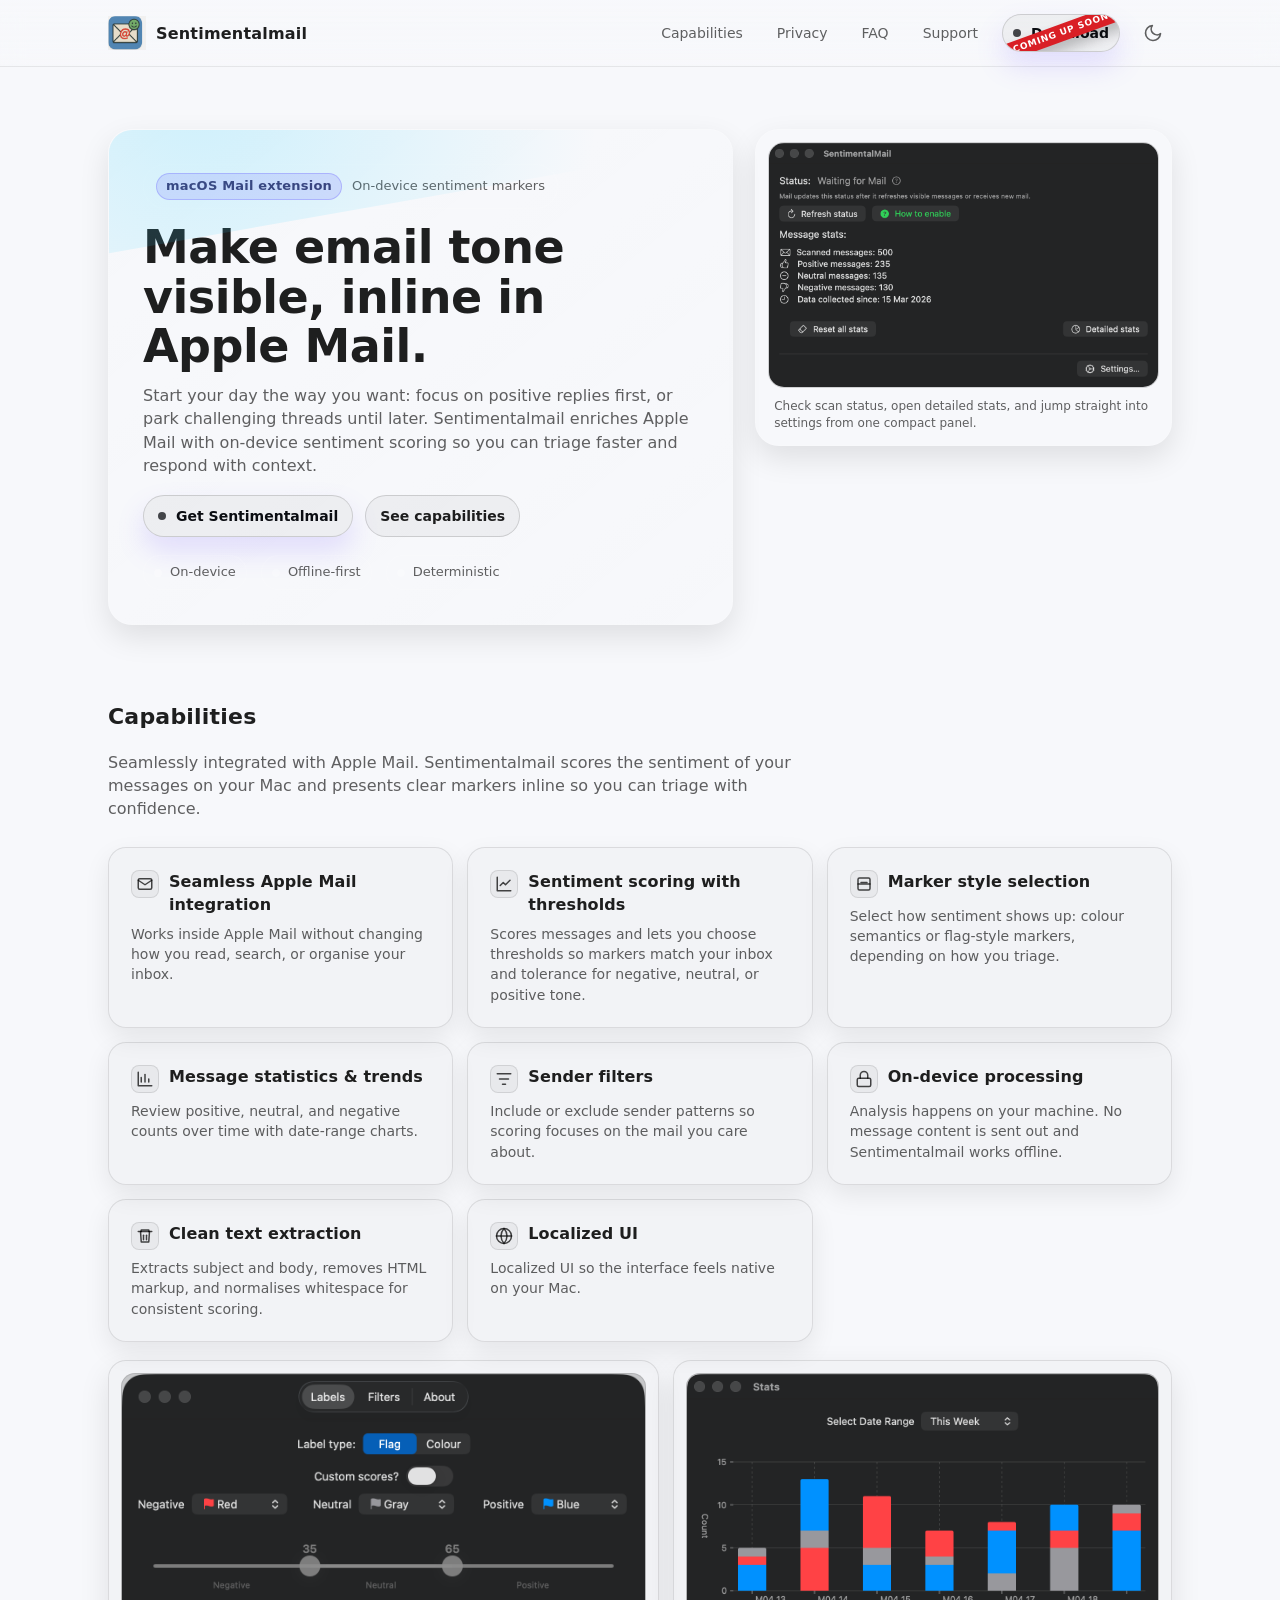
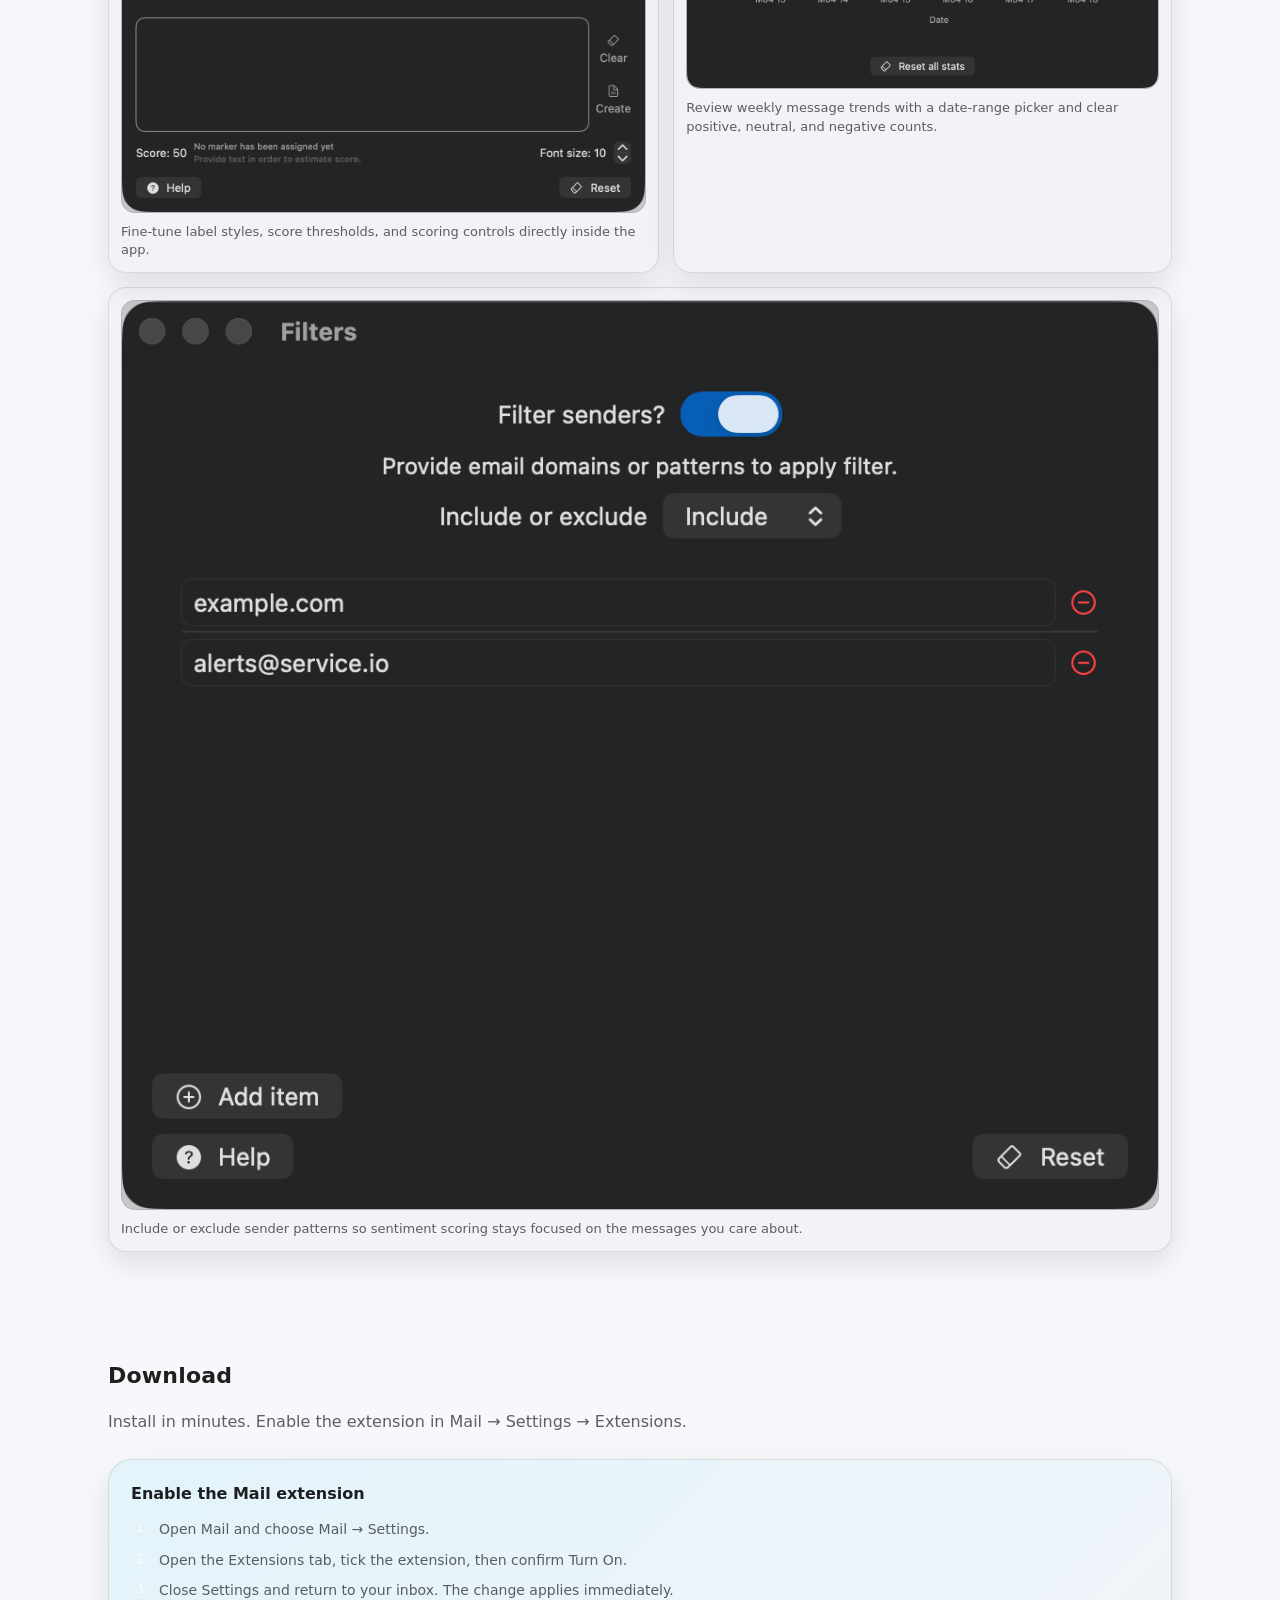
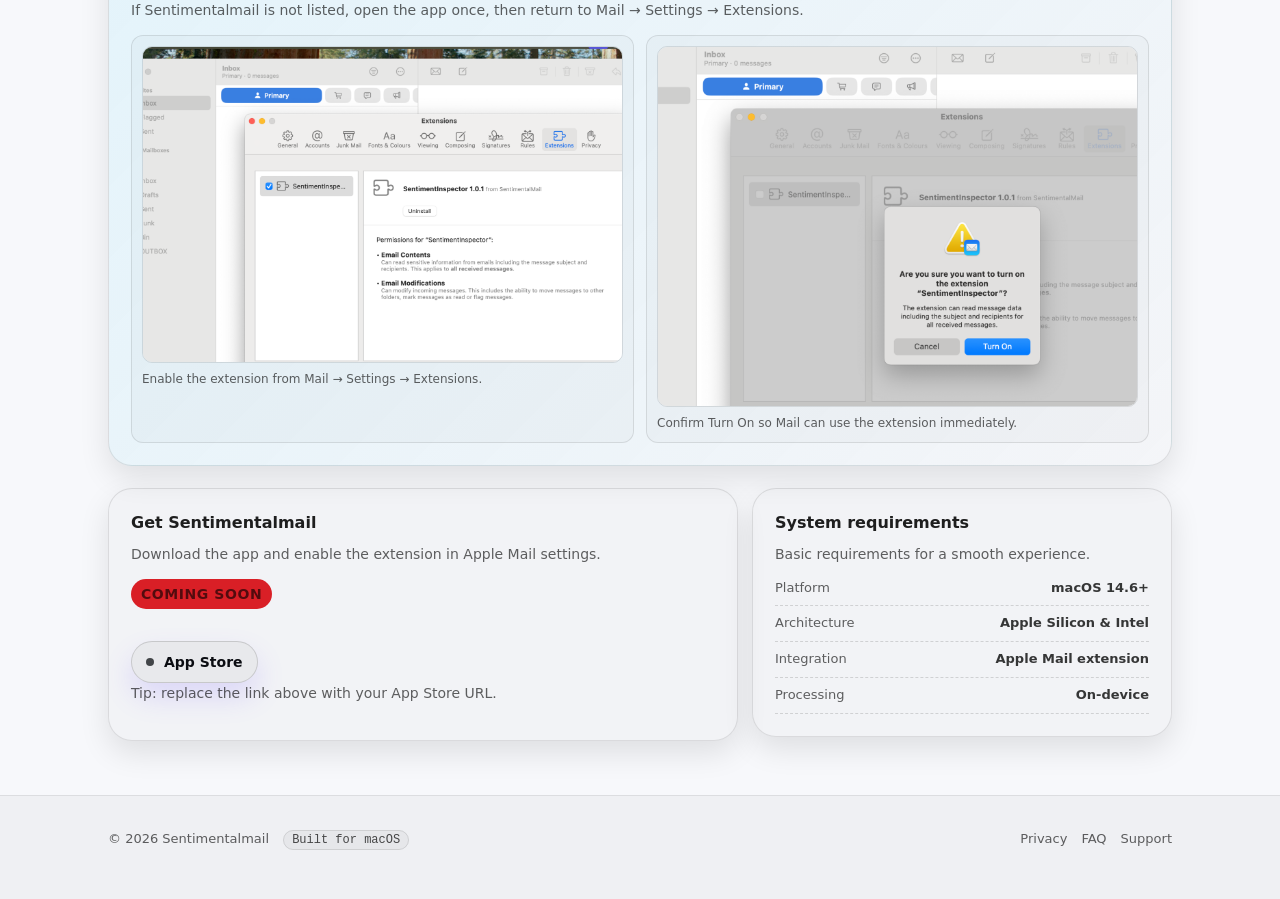
==== index.html @ 0d7bff30 "Updating localized website screenshots" ====
<!doctype html>
<html lang="en-GB">
<head>
  <meta charset="utf-8" />
  <meta name="viewport" content="width=device-width,initial-scale=1" />
  <title>Sentimentalmail — Understand email tone in Apple Mail</title>
  <meta name="description" content="Sentimentalmail is a macOS Mail extension that performs on-device sentiment analysis of email messages and presents results inline in Apple Mail." />
  <link rel="stylesheet" href="styles.css" />
  <meta name="theme-color" content="#0b0d12" />
  <link rel="icon" href="images/favicons/favicon.ico" sizes="any" />
  <link rel="icon" type="image/png" sizes="32x32" href="images/favicons/favicon-32.png" />
  <link rel="icon" type="image/png" sizes="16x16" href="images/favicons/favicon-16.png" />
  <link rel="apple-touch-icon" sizes="180x180" href="images/favicons/apple-touch-icon.png" />
  <meta property="og:type" content="website" />
  <meta property="og:title" content="Sentimentalmail — Understand email tone in Apple Mail" />
  <meta property="og:description" content="On-device sentiment analysis, presented inline in Apple Mail." />
  <meta property="og:image" content="images/share.png" />
  <script src="script.js" defer></script>
</head>

<body>
  <a class="skip-link" href="#main">Skip to content</a>

  <header class="site-header">
    <div class="wrap">
      <nav class="nav" aria-label="Primary">
        <a class="brand" href="#top" aria-label="Sentimentalmail home">
          <span class="logo" aria-hidden="true"></span>
          <span>Sentimentalmail</span>
        </a>

        <button class="menu-toggle" type="button" aria-controls="primary-nav" aria-expanded="false" aria-label="Open menu">
          <span class="menu-toggle__icon" aria-hidden="true"></span>
        </button>

        <div class="nav-links" id="primary-nav">
          <a href="#capabilities">Capabilities</a>
          <a href="privacy.html">Privacy</a>
          <a href="faq.html">FAQ</a>
          <a href="support.html">Support</a>
          <a href="#download" class="btn btn--primary btn--with-banner">
            <span class="btn__banner" aria-hidden="true">Coming up soon</span>
            <span class="btn__dot" aria-hidden="true"></span>
            Download
          </a>
          <button class="theme-toggle" type="button" aria-label="Switch theme" title="Switch theme">
            <svg class="theme-icon theme-icon--sun" viewBox="0 0 24 24" fill="none" stroke="currentColor" stroke-width="2" stroke-linecap="round" stroke-linejoin="round" aria-hidden="true">
              <circle cx="12" cy="12" r="4" />
              <path d="M12 2v2" />
              <path d="M12 20v2" />
              <path d="M4.93 4.93l1.41 1.41" />
              <path d="M17.66 17.66l1.41 1.41" />
              <path d="M2 12h2" />
              <path d="M20 12h2" />
              <path d="M4.93 19.07l1.41-1.41" />
              <path d="M17.66 6.34l1.41-1.41" />
            </svg>
            <svg class="theme-icon theme-icon--moon" viewBox="0 0 24 24" fill="none" stroke="currentColor" stroke-width="2" stroke-linecap="round" stroke-linejoin="round" aria-hidden="true">
              <path d="M21 12.79A9 9 0 1 1 11.21 3a7 7 0 0 0 9.79 9.79Z" />
            </svg>
          </button>
        </div>
      </nav>
    </div>
  </header>

  <main id="main">
    <section id="top" class="hero">
      <div class="wrap">
        <div class="hero-grid">
          <div class="hero-card">
            <div class="hero-kicker">
              <span class="hero-kicker__pill">macOS Mail extension</span>
              <span>On-device sentiment markers</span>
            </div>

            <h1 class="hero-title">Make email tone visible, inline in Apple Mail.</h1>

            <p class="hero-subtitle">
              Start your day the way you want: focus on positive replies first, or park challenging threads until later.
              Sentimentalmail enriches Apple Mail with on-device sentiment scoring so you can triage faster and respond with context.
            </p>

            <div class="hero-cta">
              <a class="btn btn--primary" href="#download">
                <span class="btn__dot" aria-hidden="true"></span>
                Get Sentimentalmail
              </a>
              <a class="btn" href="#capabilities">See capabilities</a>
            </div>

            <div class="hero-meta" aria-label="Key points">
              <span class="meta-chip"><span class="meta-chip__dot" aria-hidden="true"></span>On-device</span>
              <span class="meta-chip"><span class="meta-chip__dot" aria-hidden="true"></span>Offline-first</span>
              <span class="meta-chip"><span class="meta-chip__dot" aria-hidden="true"></span>Deterministic</span>
            </div>
          </div>

          <aside class="media" aria-label="App screenshot">
            <figure class="media-card">
              <img
                class="hero-image"
                src="images/hero-status-dark-2026.png"
                data-light-src="images/hero-status-light-2026.png"
                data-dark-src="images/hero-status-dark-2026.png"
                width="1200"
                height="752"
                alt="SentimentalMail status window on macOS showing current scan status, message counts, and quick actions"
                loading="eager"
              />
              <figcaption class="media-caption">Check scan status, open detailed stats, and jump straight into settings from one compact panel.</figcaption>
            </figure>
          </aside>
        </div>
      </div>
    </section>

    <section id="capabilities" class="app-section">
      <div class="wrap">
        <h2 class="app-section__title">Capabilities</h2>
        <p class="app-section__lede">
          Seamlessly integrated with Apple Mail. Sentimentalmail scores the sentiment of your messages on your Mac and presents
          clear markers inline so you can triage with confidence.
        </p>

        <div class="app-grid">
          <div class="app-card">
            <h3 class="card-title"><span class="card-ico" aria-hidden="true"><svg viewBox="0 0 24 24" fill="none" stroke="currentColor" stroke-width="2" stroke-linecap="round" stroke-linejoin="round" aria-hidden="true"><rect x="3" y="5" width="18" height="14" rx="2"/><polyline points="3 7 12 13 21 7"/></svg></span><span>Seamless Apple Mail integration</span></h3>
            <p>Works inside Apple Mail without changing how you read, search, or organise your inbox.</p>
          </div>

          <div class="app-card">
            <h3 class="card-title"><span class="card-ico" aria-hidden="true"><svg viewBox="0 0 24 24" fill="none" stroke="currentColor" stroke-width="2" stroke-linecap="round" stroke-linejoin="round" aria-hidden="true"><path d="M3 3v18h18"/><path d="M7 14l4-4 3 3 6-6"/></svg></span><span>Sentiment scoring with thresholds</span></h3>
            <p>Scores messages and lets you choose thresholds so markers match your inbox and tolerance for negative, neutral, or positive tone.</p>
          </div>

          <div class="app-card">
            <h3 class="card-title"><span class="card-ico" aria-hidden="true"><svg viewBox="0 0 24 24" fill="none" stroke="currentColor" stroke-width="2" stroke-linecap="round" stroke-linejoin="round" aria-hidden="true"><path d="M20 12V6a2 2 0 0 0-2-2H6a2 2 0 0 0-2 2v6"/><path d="M4 12h16v6a2 2 0 0 1-2 2H6a2 2 0 0 1-2-2v-6Z"/><path d="M8 10h8"/></svg></span><span>Marker style selection</span></h3>
            <p>Select how sentiment shows up: colour semantics or flag-style markers, depending on how you triage.</p>
          </div>

          <div class="app-card">
            <h3 class="card-title"><span class="card-ico" aria-hidden="true"><svg viewBox="0 0 24 24" fill="none" stroke="currentColor" stroke-width="2" stroke-linecap="round" stroke-linejoin="round" aria-hidden="true"><path d="M3 3v18h18"/><path d="M7 16v-6"/><path d="M12 16v-10"/><path d="M17 16v-4"/></svg></span><span>Message statistics &amp; trends</span></h3>
            <p>Review positive, neutral, and negative counts over time with date-range charts.</p>
          </div>

          <div class="app-card">
            <h3 class="card-title"><span class="card-ico" aria-hidden="true"><svg viewBox="0 0 24 24" fill="none" stroke="currentColor" stroke-width="2" stroke-linecap="round" stroke-linejoin="round" aria-hidden="true"><path d="M3 5h18"/><path d="M6 12h12"/><path d="M10 19h4"/></svg></span><span>Sender filters</span></h3>
            <p>Include or exclude sender patterns so scoring focuses on the mail you care about.</p>
          </div>

          <div class="app-card">
            <h3 class="card-title"><span class="card-ico" aria-hidden="true"><svg viewBox="0 0 24 24" fill="none" stroke="currentColor" stroke-width="2" stroke-linecap="round" stroke-linejoin="round" aria-hidden="true"><rect x="3" y="11" width="18" height="11" rx="2"/><path d="M7 11V7a5 5 0 0 1 10 0v4"/></svg></span><span>On-device processing</span></h3>
            <p>Analysis happens on your machine. No message content is sent out and Sentimentalmail works offline.</p>
          </div>

          <div class="app-card">
            <h3 class="card-title"><span class="card-ico" aria-hidden="true"><svg viewBox="0 0 24 24" fill="none" stroke="currentColor" stroke-width="2" stroke-linecap="round" stroke-linejoin="round" aria-hidden="true"><path d="M3 6h18"/><path d="M7 6v-2h10v2"/><path d="M6 6l1 14h10l1-14"/><path d="M10 11v6"/><path d="M14 11v6"/></svg></span><span>Clean text extraction</span></h3>
            <p>Extracts subject and body, removes HTML markup, and normalises whitespace for consistent scoring.</p>
          </div>

          <div class="app-card">
            <h3 class="card-title"><span class="card-ico" aria-hidden="true"><svg viewBox="0 0 24 24" fill="none" stroke="currentColor" stroke-width="2" stroke-linecap="round" stroke-linejoin="round" aria-hidden="true"><circle cx="12" cy="12" r="10"/><path d="M2 12h20"/><path d="M12 2a15.3 15.3 0 0 1 4 10 15.3 15.3 0 0 1-4 10 15.3 15.3 0 0 1-4-10 15.3 15.3 0 0 1 4-10Z"/></svg></span><span>Localized UI</span></h3>
            <p>Localized UI so the interface feels native on your Mac.</p>
          </div>
        </div>

        <div class="showcase-grid" aria-label="Updated app screenshots">
          <figure class="showcase-shot">
            <img
              src="images/labels-settings-2026.png"
              alt="SentimentalMail labels settings window with marker styles, score thresholds, and reset controls"
              loading="lazy"
              decoding="async"
              width="1200"
              height="1004"
            />
            <figcaption>Fine-tune label styles, score thresholds, and scoring controls directly inside the app.</figcaption>
          </figure>

          <figure class="showcase-shot">
            <img
              src="images/stats-chart-2026.png"
              alt="SentimentalMail stats window showing weekly positive, neutral, and negative message counts"
              loading="lazy"
              decoding="async"
              width="1200"
              height="800"
            />
            <figcaption>Review weekly message trends with a date-range picker and clear positive, neutral, and negative counts.</figcaption>
          </figure>

          <figure class="showcase-shot showcase-shot--wide">
            <img
              src="images/filters-settings-2026.png"
              alt="SentimentalMail filters window showing include mode and sender patterns for filtering messages"
              loading="lazy"
              decoding="async"
              width="1100"
              height="964"
            />
            <figcaption>Include or exclude sender patterns so sentiment scoring stays focused on the messages you care about.</figcaption>
          </figure>
        </div>
      </div>
    </section>

    <section id="download" class="app-section">
      <div class="wrap">
        <h2 class="app-section__title">Download</h2>
        <p class="app-section__lede">Install in minutes. Enable the extension in Mail → Settings → Extensions.</p>

        <div class="callout callout--alt setup-mini">
          <h3>Enable the Mail extension</h3>
          <ul class="list">
            <li><span class="tick">1</span><span>Open Mail and choose Mail → Settings.</span></li>
            <li><span class="tick">2</span><span>Open the Extensions tab, tick the extension, then confirm Turn On.</span></li>
            <li><span class="tick">3</span><span>Close Settings and return to your inbox. The change applies immediately.</span></li>
          </ul>
          <p class="setup-note muted">If Sentimentalmail is not listed, open the app once, then return to Mail → Settings → Extensions.</p>
          <div class="setup-gallery" aria-label="Setup screenshots">
            <figure class="setup-shot">
              <img
                src="images/setup-extensions-2026.png"
                alt="Mail settings showing the extension enabled in the Extensions tab"
                loading="lazy"
                decoding="async"
                width="1400"
                height="921"
              />
              <figcaption>Enable the extension from Mail → Settings → Extensions.</figcaption>
            </figure>
            <figure class="setup-shot">
              <img
                src="images/setup-turn-on-2026.png"
                alt="Mail confirmation dialog asking to turn on the extension"
                loading="lazy"
                decoding="async"
                width="1400"
                height="1050"
              />
              <figcaption>Confirm Turn On so Mail can use the extension immediately.</figcaption>
            </figure>
          </div>
        </div>

        <div class="download">
          <div class="download-card">
            <h3>Get Sentimentalmail</h3>
            <p>Download the app and enable the extension in Apple Mail settings.</p>
            <p class="download-banner" role="status">Coming soon</p>
            <div class="hero-cta">
              <a class="btn btn--primary" href="#" aria-label="Download from the App Store">
                <span class="btn__dot" aria-hidden="true"></span>
                App Store
              </a>
            </div>
            <p class="tip muted">Tip: replace the link above with your App Store URL.</p>
          </div>

          <div class="download-card">
            <h3>System requirements</h3>
            <p>Basic requirements for a smooth experience.</p>
            <ul class="specs">
              <li><span>Platform</span><b>macOS 14.6+</b></li>
              <li><span>Architecture</span><b>Apple Silicon &amp; Intel</b></li>
              <li><span>Integration</span><b>Apple Mail extension</b></li>
              <li><span>Processing</span><b>On-device</b></li>
            </ul>
          </div>
        </div>
      </div>
    </section>
  </main>

  <footer>
    <div class="wrap">
      <div class="footer-grid">
        <div>
          © <span id="year"></span> Sentimentalmail
          <span class="kbd kbd--spaced" aria-hidden="true">Built for macOS</span>
        </div>

        <div class="footer-links" aria-label="Footer links">
          <a href="privacy.html">Privacy</a>
          <a href="faq.html">FAQ</a>
          <a href="support.html">Support</a>
        </div>
      </div>
    </div>
  </footer>
</body>
</html>
---- styles.css ----
:root{
  --bg: #0b0d12;
  --header-bg: rgba(11,13,18,.85);
  --header-bg2: rgba(11,13,18,.55);
  --footer-bg: rgba(0,0,0,.12);
  --panel: rgba(255,255,255,.06);
  --panel2: rgba(255,255,255,.08);
  --text: rgba(255,255,255,.9);
  --muted: rgba(255,255,255,.68);
  --faint: rgba(255,255,255,.12);
  --brand: #7c5cff;
  --brand2: #39d3ff;
  --ok: #34d399;
  --warn: #fbbf24;
  --danger: #fb7185;
  --shadow: 0 10px 30px rgba(0,0,0,.35);
  --radius: 18px;
  --radius2: 24px;
  --maxw: 1100px;
  --pad: 22px;
  --pad2: 34px;
  --font: ui-sans-serif, system-ui, -apple-system, Segoe UI, Roboto, Helvetica, Arial, "Apple Color Emoji","Segoe UI Emoji";
  --mono: ui-monospace, SFMono-Regular, Menlo, Monaco, Consolas, "Liberation Mono","Courier New", monospace;
  --logo-image: url("images/iconmedium_1024x1024.png");
}

html[data-theme="light"]{
  --bg: #f7f8fb;
  --header-bg: rgba(247,248,251,.85);
  --header-bg2: rgba(247,248,251,.55);
  --footer-bg: rgba(0,0,0,.03);
  --panel: rgba(0,0,0,.04);
  --panel2: rgba(0,0,0,.06);
  --text: rgba(0,0,0,.88);
  --muted: rgba(0,0,0,.62);
  --faint: rgba(0,0,0,.12);
  --shadow: 0 12px 30px rgba(0,0,0,.10);
  --logo-image: url("images/icon-light.png");
}

* { box-sizing: border-box; }
html, body { height: 100%; }
body{
  margin: 0;
  font-family: var(--font);
  color: var(--text);
  background: var(--bg);
  line-height: 1.45;
  min-height: 100vh;
  display: flex;
  flex-direction: column;
}

main{
  flex: 1 0 auto;
}

a{ color: inherit; text-decoration: none; }
a:hover{ text-decoration: underline; text-decoration-color: rgba(255,255,255,.25); }

.skip-link{
  position: absolute;
  left: -999px;
  top: 12px;
  background: #fff;
  color: #000;
  padding: 10px 12px;
  border-radius: 10px;
  z-index: 999;
}
.skip-link:focus{ left: 12px; }

.wrap{
  width: 100%;
  max-width: var(--maxw);
  margin: 0 auto;
  padding: 0 18px;
}

.site-header{
  position: sticky;
  top: 0;
  z-index: 50;
  backdrop-filter: blur(12px);
  background: linear-gradient(to bottom, var(--header-bg), var(--header-bg2));
  border-bottom: 1px solid rgba(255,255,255,.08);
}

html[data-theme="light"] .site-header{
  border-bottom: 1px solid rgba(0,0,0,.08);
}
.nav{
  display: flex;
  align-items: center;
  justify-content: space-between;
  gap: 16px;
  padding: 14px 0;
}
.brand{
  display: flex;
  align-items: center;
  gap: 10px;
  font-weight: 650;
  letter-spacing: .2px;
  white-space: nowrap;
}
.logo{
  width: 38px;
  height: 38px;
  background: var(--logo-image) center / contain no-repeat;
}
.nav-links{
  display: flex;
  align-items: center;
  gap: 14px;
  flex-wrap: wrap;
  justify-content: flex-end;
}
.nav-links a{
  color: var(--muted);
  font-size: 14px;
  padding: 8px 10px;
  border-radius: 999px;
}
.nav-links a:hover{
  color: var(--text);
  background: rgba(255,255,255,.06);
  text-decoration: none;
}

html[data-theme="light"] .nav-links a:hover{
  background: rgba(0,0,0,.04);
}
.menu-toggle{
  display: none;
  width: 38px;
  height: 38px;
  border: 1px solid rgba(255,255,255,.14);
  border-radius: 10px;
  background: rgba(255,255,255,.05);
  color: var(--text);
  align-items: center;
  justify-content: center;
  cursor: pointer;
}
html[data-theme="light"] .menu-toggle{
  border: 1px solid rgba(0,0,0,.14);
  background: rgba(0,0,0,.03);
}
.menu-toggle__icon{
  width: 18px;
  height: 2px;
  border-radius: 999px;
  background: currentColor;
  position: relative;
  transition: background .2s ease;
}
.menu-toggle__icon::before,
.menu-toggle__icon::after{
  content: "";
  position: absolute;
  left: 0;
  width: 18px;
  height: 2px;
  border-radius: 999px;
  background: currentColor;
  transition: transform .2s ease;
}
.menu-toggle__icon::before{ top: -6px; }
.menu-toggle__icon::after{ top: 6px; }
.nav.nav--open .menu-toggle__icon{
  background: transparent;
}
.nav.nav--open .menu-toggle__icon::before{
  transform: translateY(6px) rotate(45deg);
}
.nav.nav--open .menu-toggle__icon::after{
  transform: translateY(-6px) rotate(-45deg);
}

.btn{
  display: inline-flex;
  align-items: center;
  justify-content: center;
  gap: 10px;
  padding: 10px 14px;
  border-radius: 999px;
  border: 1px solid rgba(255,255,255,.14);
  background: rgba(255,255,255,.06);
  color: var(--text);
  font-weight: 600;
  font-size: 14px;
  box-shadow: none;
  cursor: pointer;
}
.btn:hover{
  background: rgba(255,255,255,.09);
  text-decoration: none;
}

html[data-theme="light"] .btn{
  border: 1px solid rgba(0,0,0,.14);
  background: rgba(0,0,0,.04);
}
html[data-theme="light"] .btn:hover{
  background: rgba(0,0,0,.06);
}
.btn--primary{
  border: 1px solid rgba(124,92,255,.45);
  background: linear-gradient(135deg, rgba(124,92,255,.92), rgba(57,211,255,.72));
  box-shadow: 0 14px 28px rgba(124,92,255,.18);
  color: #0b0d12;
}
.btn--primary:hover{
  filter: brightness(1.03);
}

html[data-theme="light"] .btn--primary{
  color: #0b0d12;
}
.btn__dot{
  width: 8px;
  height: 8px;
  border-radius: 999px;
  background: rgba(11,13,18,.75);
}
.btn--with-banner{
  position: relative;
  overflow: hidden;
}
.btn__banner{
  position: absolute;
  left: 50%;
  top: 50%;
  transform: translate(-50%, -50%) rotate(-20deg);
  width: 135%;
  padding: 2px 0;
  border-radius: 0;
  background: #d91f26;
  color: #fff;
  font-size: 9px;
  font-weight: 700;
  letter-spacing: .08em;
  text-transform: uppercase;
  text-align: center;
  white-space: nowrap;
  pointer-events: none;
  box-shadow: 0 8px 14px rgba(0,0,0,.25);
}

.app-section{
  padding: 54px 0;
}
.app-section__title{
  font-size: 22px;
  margin: 0 0 18px 0;
  letter-spacing: .2px;
}
.app-section__title--privacy{
  font-size: clamp(28px, 4vw, 34px);
  letter-spacing: -0.3px;
}
.app-section__lede{
  margin: 0 0 26px 0;
  color: var(--muted);
  max-width: 68ch;
  font-size: 16px;
}

.hero{
  padding: 62px 0 22px 0;
}
.hero-grid{
  display: grid;
  grid-template-columns: 1.2fr .8fr;
  gap: 22px;
  align-items: start;
}
@media (max-width: 900px){
  .hero-grid{ grid-template-columns: 1fr; }
}
.hero-card{
  background: linear-gradient(to bottom right, rgba(255,255,255,.08), rgba(255,255,255,.04));
  border: 1px solid rgba(255,255,255,.10);
  border-radius: var(--radius2);
  padding: clamp(18px, 3.2vw, 34px);
  box-shadow: var(--shadow);
  position: relative;
  overflow: hidden;
}
.hero-card::before{
  content: "";
  position: absolute;
  inset: -30% -20% auto -30%;
  height: 220px;
  background: radial-gradient(circle at 30% 30%, rgba(57,211,255,.22), transparent 60%);
  transform: rotate(-10deg);
  pointer-events: none;
}
.hero-kicker{
  display: inline-flex;
  align-items: center;
  gap: 10px;
  padding: 8px 12px;
  border-radius: 999px;
  border: 1px solid rgba(255,255,255,.12);
  background: rgba(255,255,255,.05);
  color: var(--muted);
  font-size: 13px;
  margin-bottom: 14px;
}
.hero-kicker__pill{
  padding: 3px 9px;
  border-radius: 999px;
  background: rgba(124,92,255,.22);
  border: 1px solid rgba(124,92,255,.3);
  color: rgba(255,255,255,.88);
  font-weight: 600;
  letter-spacing: .2px;
}
html[data-theme="light"] .hero-kicker__pill{
  background: rgba(124,92,255,.18);
  border: 1px solid rgba(124,92,255,.35);
  color: rgba(38,28,92,.90);
}
.hero-title{
  font-size: clamp(30px, 4vw, 46px);
  margin: 0 0 12px 0;
  letter-spacing: -0.5px;
  line-height: 1.08;
}
.hero-subtitle{
  margin: 0 0 18px 0;
  color: var(--muted);
  font-size: 16px;
  max-width: 66ch;
}
.hero-cta{
  display: flex;
  flex-wrap: wrap;
  gap: 12px;
  margin-top: 18px;
}
.hero-meta{
  display: flex;
  flex-wrap: wrap;
  gap: 10px 14px;
  margin-top: 18px;
  color: var(--muted);
  font-size: 13px;
}
.meta-chip{
  display: inline-flex;
  align-items: center;
  gap: 8px;
  padding: 7px 10px;
  border-radius: 999px;
  background: rgba(255,255,255,.05);
  border: 1px solid rgba(255,255,255,.10);
  white-space: nowrap;
}
.meta-chip__dot{
  width: 8px; height: 8px; border-radius: 99px;
  background: rgba(255,255,255,.25);
}

.demo{
  background: rgba(255,255,255,.05);
  border: 1px solid rgba(255,255,255,.10);
  border-radius: var(--radius2);
  padding: 18px;
  box-shadow: var(--shadow);
  overflow: hidden;
}
.demo-top{
  display: flex;
  align-items: center;
  justify-content: space-between;
  gap: 12px;
  padding-bottom: 12px;
  border-bottom: 1px solid rgba(255,255,255,.10);
  margin-bottom: 12px;
}
.traffic{
  display: inline-flex;
  gap: 8px;
  align-items: center;
}
.traffic span{
  width: 11px; height: 11px; border-radius: 99px;
  background: rgba(255,255,255,.20);
}
.demo-title{
  font-size: 13px;
  color: var(--muted);
  white-space: nowrap;
  overflow: hidden;
  text-overflow: ellipsis;
}
.demo-body{
  display: grid;
  gap: 10px;
}
.mail-row{
  display: grid;
  grid-template-columns: 1fr auto;
  gap: 10px;
  padding: 12px 12px;
  border-radius: 14px;
  background: rgba(255,255,255,.04);
  border: 1px solid rgba(255,255,255,.08);
  align-items: center;
}
.mail-row strong{
  display: block;
  font-size: 14px;
  margin-bottom: 3px;
}
.mail-row small{
  display: block;
  color: var(--muted);
  font-size: 12px;
  max-width: 55ch;
  white-space: nowrap;
  overflow: hidden;
  text-overflow: ellipsis;
}
.tag{
  display: inline-flex;
  align-items: center;
  gap: 8px;
  padding: 7px 10px;
  border-radius: 999px;
  font-size: 12px;
  border: 1px solid rgba(255,255,255,.14);
  background: rgba(255,255,255,.06);
  white-space: nowrap;
}
.tag__dot{
  width: 8px; height: 8px; border-radius: 99px;
  background: rgba(255,255,255,.35);
}
.tag--ok{ border-color: rgba(52,211,153,.35); background: rgba(52,211,153,.08); }
.tag--ok .tag__dot{ background: var(--ok); }
.tag--warn{ border-color: rgba(251,191,36,.35); background: rgba(251,191,36,.10); }
.tag--warn .tag__dot{ background: var(--warn); }
.tag--danger{ border-color: rgba(251,113,133,.35); background: rgba(251,113,133,.10); }
.tag--danger .tag__dot{ background: var(--danger); }

.app-grid{
  display: grid;
  grid-template-columns: repeat(3, 1fr);
  gap: 14px;
}
@media (max-width: 900px){
  .app-grid{ grid-template-columns: 1fr; }
}
.showcase-grid{
  margin-top: 18px;
  display: grid;
  grid-template-columns: 1.05fr .95fr;
  gap: 14px;
}
@media (max-width: 900px){
  .showcase-grid{ grid-template-columns: 1fr; }
}
.app-card{
  background: rgba(255,255,255,.05);
  border: 1px solid rgba(255,255,255,.10);
  border-radius: var(--radius);
  padding: var(--pad);
  box-shadow: 0 10px 26px rgba(0,0,0,.22);
}

html[data-theme="light"] .app-card{
  background: rgba(0,0,0,.02);
  border: 1px solid rgba(0,0,0,.10);
  box-shadow: 0 10px 26px rgba(0,0,0,.08);
}
.app-card h3{
  margin: 0 0 8px 0;
  font-size: 16px;
  letter-spacing: .1px;
}
.app-card p{
  margin: 0;
  color: var(--muted);
  font-size: 14px;
}

.highlights{
  display: grid;
  grid-template-columns: 1fr 1fr;
  gap: 14px;
  align-items: stretch;
}
@media (max-width: 900px){
  .highlights{ grid-template-columns: 1fr; }
}
.callout{
  border-radius: var(--radius2);
  padding: 22px;
  border: 1px solid rgba(255,255,255,.10);
  background: linear-gradient(135deg, rgba(124,92,255,.16), rgba(255,255,255,.04));
  box-shadow: var(--shadow);
}
.callout--alt{
  background: linear-gradient(135deg, rgba(57,211,255,.14), rgba(255,255,255,.04));
}

html[data-theme="light"] .callout{
  border: 1px solid rgba(0,0,0,.10);
  background: linear-gradient(135deg, rgba(124,92,255,.10), rgba(0,0,0,.01));
}
html[data-theme="light"] .callout--alt{
  background: linear-gradient(135deg, rgba(57,211,255,.10), rgba(0,0,0,.01));
}
html[data-theme="light"] .setup-shot{
  border: 1px solid rgba(0,0,0,.10);
  background: rgba(0,0,0,.02);
}
html[data-theme="light"] .setup-shot img{
  border: 1px solid rgba(0,0,0,.10);
}
html[data-theme="light"] .showcase-shot{
  border: 1px solid rgba(0,0,0,.10);
  background: rgba(0,0,0,.02);
}
html[data-theme="light"] .showcase-shot img{
  border: 1px solid rgba(0,0,0,.10);
}
.callout h3{ margin: 0 0 8px 0; font-size: 16px; }
.callout p{ margin: 0; color: var(--muted); font-size: 14px; }
.setup-mini{
  margin: 18px 0 22px 0;
}
.setup-note{
  margin-top: 10px;
}
.setup-gallery{
  margin-top: 14px;
  display: grid;
  grid-template-columns: repeat(2, minmax(0, 1fr));
  gap: 12px;
}
.setup-shot{
  margin: 0;
  padding: 10px;
  border-radius: 12px;
  border: 1px solid rgba(255,255,255,.12);
  background: rgba(255,255,255,.04);
}
.setup-shot img{
  display: block;
  width: 100%;
  height: auto;
  border-radius: 10px;
  border: 1px solid rgba(255,255,255,.12);
}
.setup-shot figcaption{
  margin-top: 8px;
  color: var(--muted);
  font-size: 12px;
  line-height: 1.45;
}
.showcase-shot{
  margin: 0;
  padding: 12px;
  border-radius: 18px;
  border: 1px solid rgba(255,255,255,.12);
  background: rgba(255,255,255,.04);
  box-shadow: var(--shadow);
}
.showcase-shot img{
  display: block;
  width: 100%;
  height: auto;
  border-radius: 14px;
  border: 1px solid rgba(255,255,255,.10);
  background: rgba(0,0,0,.18);
}
.showcase-shot figcaption{
  margin-top: 10px;
  color: var(--muted);
  font-size: 13px;
  line-height: 1.45;
}
.showcase-shot--wide{
  grid-column: 1 / -1;
}
.showcase-shot--wide img{
  max-width: 1100px;
  margin: 0 auto;
}
.list{
  margin: 14px 0 0 0;
  padding: 0;
  list-style: none;
  display: grid;
  gap: 10px;
}
.list li{
  display: grid;
  grid-template-columns: 18px 1fr;
  gap: 10px;
  align-items: start;
  color: var(--muted);
  font-size: 14px;
}
.tick{
  width: 18px; height: 18px;
  border-radius: 6px;
  border: 1px solid rgba(255,255,255,.14);
  background: rgba(255,255,255,.06);
  display: inline-flex;
  align-items: center;
  justify-content: center;
  color: rgba(255,255,255,.85);
  font-size: 12px;
  line-height: 1;
}

.faq{
  display: grid;
  gap: 10px;
}

.faq details > summary{
  display: block;
  list-style: none;
  padding-right: 26px;
  position: relative;
}
.faq details > summary::-webkit-details-marker{ display: none; }
.faq details > summary::marker{ content: ""; }
.faq details > summary::after{
  content: "";
  position: absolute;
  right: 2px;
  top: 50%;
  width: 10px;
  height: 10px;
  border-right: 2px solid currentColor;
  border-bottom: 2px solid currentColor;
  transform: translateY(-60%) rotate(45deg);
  opacity: .75;
}
.faq details[open] > summary::after{
  transform: translateY(-40%) rotate(225deg);
}

details{
  background: rgba(255,255,255,.05);
  border: 1px solid rgba(255,255,255,.10);
  border-radius: var(--radius);
  padding: 14px 16px;
}

html[data-theme="light"] details{
  background: rgba(0,0,0,.02);
  border: 1px solid rgba(0,0,0,.10);
}
summary{
  cursor: pointer;
  font-weight: 650;
  color: var(--text);
}
details p{
  margin: 10px 0 0 0;
  color: var(--muted);
  font-size: 14px;
}

.download{
  display: grid;
  grid-template-columns: 1.2fr .8fr;
  gap: 14px;
  align-items: start;
}
@media (max-width: 900px){
  .download{ grid-template-columns: 1fr; }
}
@media (max-width: 820px){
  .setup-gallery{ grid-template-columns: 1fr; }
}
.download-card{
  background: rgba(255,255,255,.05);
  border: 1px solid rgba(255,255,255,.10);
  border-radius: var(--radius2);
  padding: 22px;
  box-shadow: var(--shadow);
}

html[data-theme="light"] .download-card{
  background: rgba(0,0,0,.02);
  border: 1px solid rgba(0,0,0,.10);
}
.download-card h3{ margin: 0 0 10px 0; font-size: 16px; }
.download-card p{ margin: 0 0 14px 0; color: var(--muted); font-size: 14px; }
.download-banner{
  display: inline-flex;
  align-items: center;
  padding: 5px 10px;
  margin: 0 0 12px 0;
  border-radius: 999px;
  background: #d91f26;
  color: #fff;
  font-size: 12px;
  font-weight: 700;
  letter-spacing: .04em;
  text-transform: uppercase;
}
.specs{
  margin: 0;
  padding: 0;
  list-style: none;
  display: grid;
  gap: 8px;
  color: var(--muted);
  font-size: 13px;
}
.specs li{
  display: flex;
  justify-content: space-between;
  gap: 14px;
  border-bottom: 1px dashed rgba(255,255,255,.12);
  padding-bottom: 8px;
}
.specs b{ color: rgba(255,255,255,.85); font-weight: 650; }

html[data-theme="light"] .specs li{
  border-bottom: 1px dashed rgba(0,0,0,.14);
}
html[data-theme="light"] .specs b{ color: rgba(0,0,0,.78); }

footer{
  padding: 34px 0 50px 0;
  border-top: 1px solid rgba(255,255,255,.08);
  background: var(--footer-bg);
  flex-shrink: 0;
}

html[data-theme="light"] footer{
  border-top: 1px solid rgba(0,0,0,.08);
}
.footer-grid{
  display: flex;
  flex-wrap: wrap;
  align-items: center;
  justify-content: space-between;
  gap: 12px;
  color: var(--muted);
  font-size: 13px;
}
.footer-links{
  display: flex;
  gap: 14px;
  flex-wrap: wrap;
}
.kbd{
  font-family: var(--mono);
  font-size: 12px;
  padding: 2px 8px;
  border-radius: 999px;
  background: rgba(255,255,255,.06);
  border: 1px solid rgba(255,255,255,.10);
  color: rgba(255,255,255,.80);
}
.kbd--spaced{
  margin-left: 10px;
}

html[data-theme="light"] .kbd{
  background: rgba(0,0,0,.04);
  border: 1px solid rgba(0,0,0,.10);
  color: rgba(0,0,0,.70);
}

.card-title{
  display: flex;
  align-items: flex-start;
  gap: 10px;
}
.card-ico{
  width: 28px;
  height: 28px;
  display: inline-flex;
  align-items: center;
  justify-content: center;
  flex: 0 0 28px;
  border-radius: 8px;
  background: rgba(255,255,255,.06);
  border: 1px solid rgba(255,255,255,.10);
  color: rgba(255,255,255,.82);
}
.card-ico svg{ width: 18px; height: 18px; display: block; }
html[data-theme="light"] .card-ico{
  background: rgba(0,0,0,.04);
  border: 1px solid rgba(0,0,0,.10);
  color: rgba(0,0,0,.72);
}

.theme-toggle{
  width: 38px;
  height: 38px;
  border: 0;
  background: transparent;
  display: inline-flex;
  align-items: center;
  justify-content: center;
  cursor: pointer;
  color: var(--muted);
}
.theme-toggle:hover{ color: var(--text); }
.theme-toggle:focus{ outline: none; }
.theme-toggle:focus-visible{
  outline: 2px solid rgba(124,92,255,.55);
  outline-offset: 3px;
  border-radius: 999px;
}
.theme-icon{ width: 20px; height: 20px; display: block; }
html[data-theme="dark"] .theme-icon--moon{ display: none; }
html[data-theme="light"] .theme-icon--sun{ display: none; }

.muted{ color: var(--muted); }
.tip{
  margin-top: 12px;
  font-size: 12px;
}

.media{
  background: rgba(255,255,255,.05);
  border: 1px solid rgba(255,255,255,.10);
  border-radius: var(--radius2);
  box-shadow: var(--shadow);
  overflow: hidden;
}
.media-card{
  margin: 0;
  padding: 12px;
}
.media-card img{
  width: 100%;
  height: auto;
  display: block;
  border-radius: 16px;
  border: 1px solid rgba(255,255,255,.10);
  background: rgba(0,0,0,.18);
}
.media-caption{
  margin: 10px 6px 0 6px;
  color: var(--muted);
  font-size: 12px;
}

@media (max-width: 760px){
  .wrap{
    padding: 0 14px;
  }
  .nav{
    position: relative;
    gap: 10px;
    padding: 10px 0;
    flex-wrap: wrap;
  }
  .brand{
    font-size: 15px;
  }
  .logo{
    width: 34px;
    height: 34px;
  }
  .menu-toggle{
    display: none;
  }
  .nav.nav--mobile-ready .menu-toggle{
    display: inline-flex;
    margin-left: auto;
  }
  .nav-links{
    width: 100%;
    justify-content: flex-start;
    gap: 8px 10px;
  }
  .nav.nav--mobile-ready .nav-links{
    position: absolute;
    left: 0;
    right: 0;
    top: calc(100% + 10px);
    display: flex;
    flex-direction: column;
    align-items: stretch;
    gap: 8px;
    padding: 12px;
    border-radius: 16px;
    border: 1px solid rgba(255,255,255,.12);
    background: rgba(11,13,18,.94);
    box-shadow: 0 16px 32px rgba(0,0,0,.35);
    opacity: 0;
    visibility: hidden;
    transform: translateY(-8px);
    pointer-events: none;
    transition: opacity .2s ease, transform .2s ease, visibility .2s ease;
    z-index: 60;
  }
  html[data-theme="light"] .nav.nav--mobile-ready .nav-links{
    background: rgba(247,248,251,.98);
    border: 1px solid rgba(0,0,0,.14);
    box-shadow: 0 14px 28px rgba(0,0,0,.14);
  }
  .nav.nav--mobile-ready.nav--open .nav-links{
    opacity: 1;
    visibility: visible;
    transform: translateY(0);
    pointer-events: auto;
  }
  .nav.nav--mobile-ready .nav-links a,
  .nav.nav--mobile-ready .nav-links .btn{
    width: 100%;
    justify-content: center;
  }
  .nav.nav--mobile-ready .theme-toggle{
    width: 100%;
    height: 42px;
    border-radius: 12px;
    border: 1px solid rgba(255,255,255,.14);
    background: rgba(255,255,255,.04);
  }
  html[data-theme="light"] .nav.nav--mobile-ready .theme-toggle{
    border: 1px solid rgba(0,0,0,.14);
    background: rgba(0,0,0,.03);
  }

  .hero{
    padding: 24px 0 8px 0;
  }
  .hero-grid{
    gap: 14px;
  }
  .hero-card{
    border-radius: 20px;
    padding: 20px;
  }
  .hero-kicker{
    width: 100%;
    border-radius: 14px;
    flex-wrap: wrap;
  }
  .hero-title{
    font-size: clamp(30px, 9vw, 38px);
    line-height: 1.12;
  }
  .hero-subtitle{
    font-size: 15px;
    margin-bottom: 16px;
  }
  .hero-cta{
    gap: 10px;
  }
  .hero-cta .btn{
    width: 100%;
  }
  .hero-meta{
    gap: 8px;
    margin-top: 14px;
  }
  .meta-chip{
    width: 100%;
    justify-content: flex-start;
  }

  .app-section{
    padding: 40px 0;
  }
  .app-section__title{
    margin-bottom: 14px;
  }
  .app-section__lede{
    margin-bottom: 20px;
    font-size: 15px;
  }
  .app-grid{
    gap: 12px;
  }
  .app-card{
    padding: 18px;
  }

  .callout{
    border-radius: 20px;
    padding: 18px;
  }
  .download-card{
    border-radius: 20px;
    padding: 18px;
  }
  .specs li{
    flex-direction: column;
    align-items: flex-start;
    gap: 4px;
    padding-bottom: 10px;
  }

  details{
    padding: 13px 14px;
  }
  .faq details > summary{
    padding-right: 24px;
  }

  .footer-grid{
    flex-direction: column;
    align-items: flex-start;
    gap: 10px;
  }
  .footer-links{
    width: 100%;
    gap: 10px;
  }
  .footer-links a{
    padding: 4px 0;
  }
  .kbd--spaced{
    display: inline-block;
    margin-left: 0;
    margin-top: 8px;
  }
}
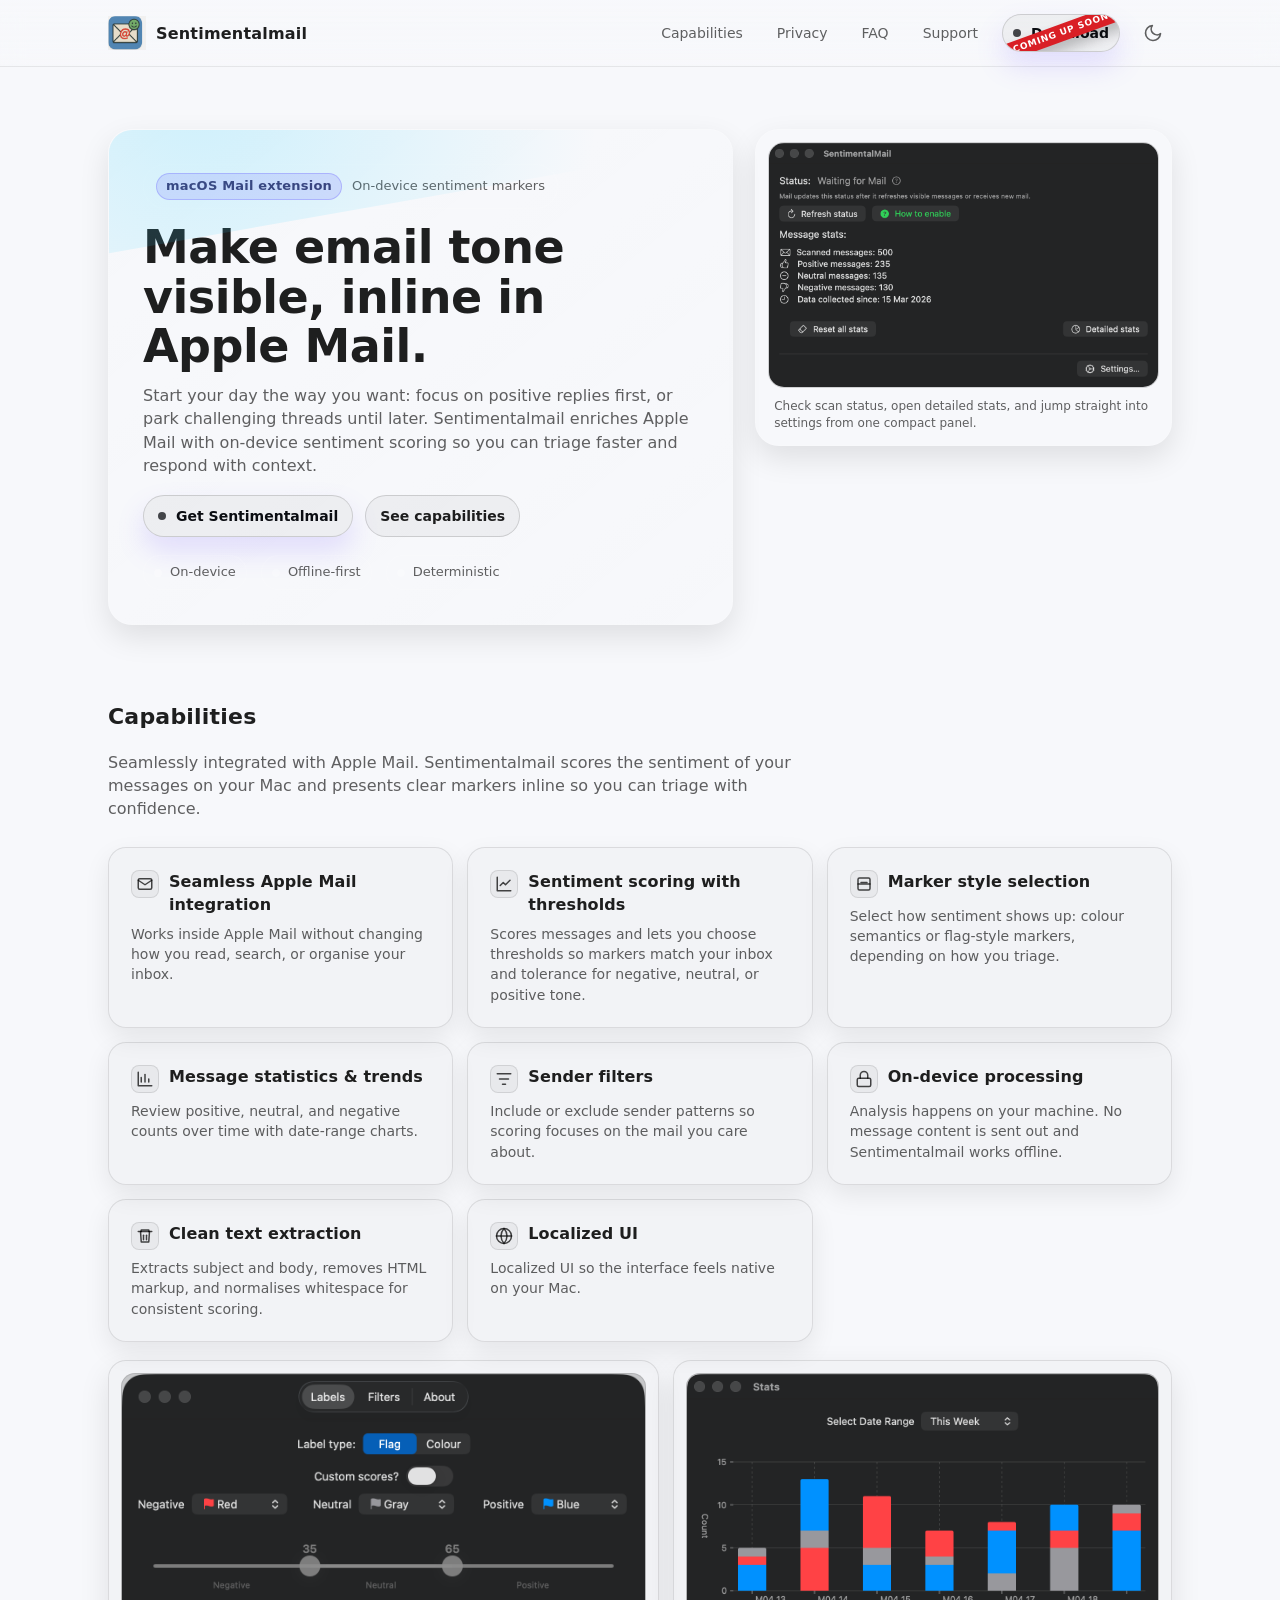
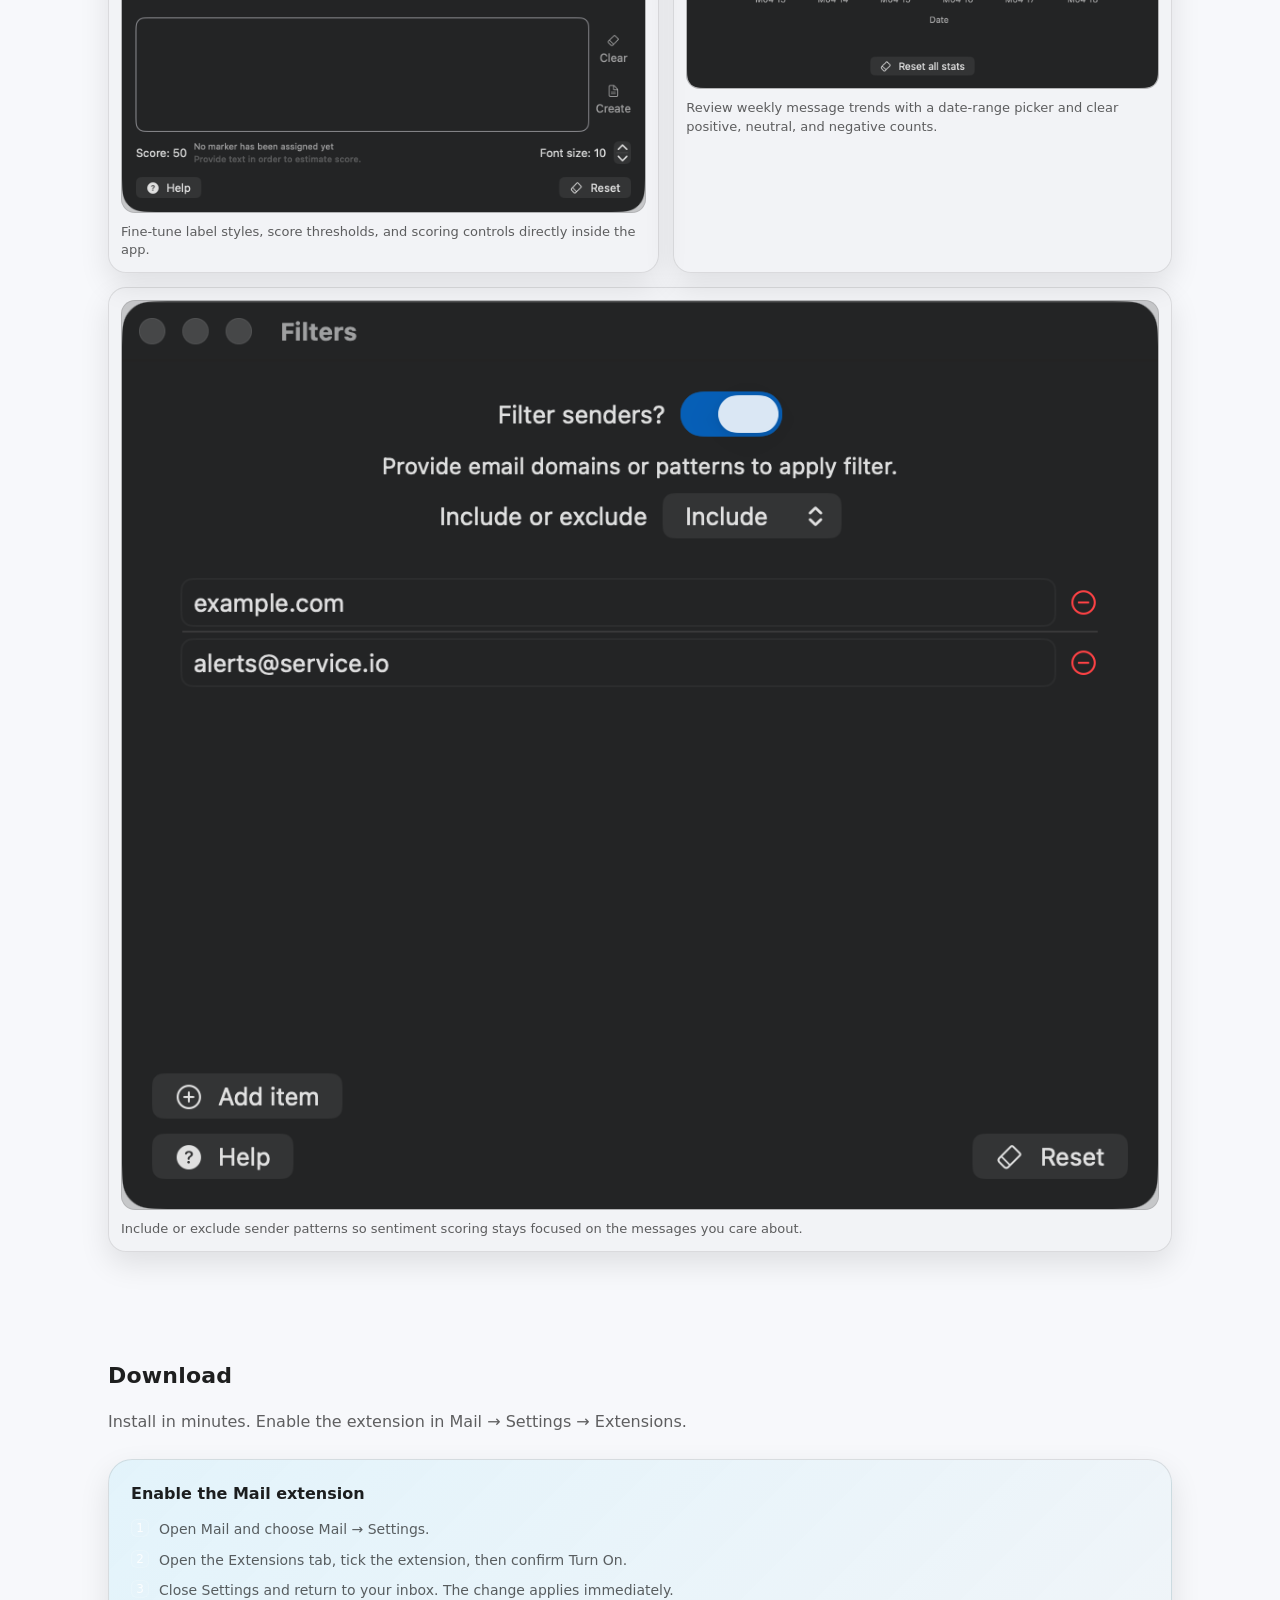
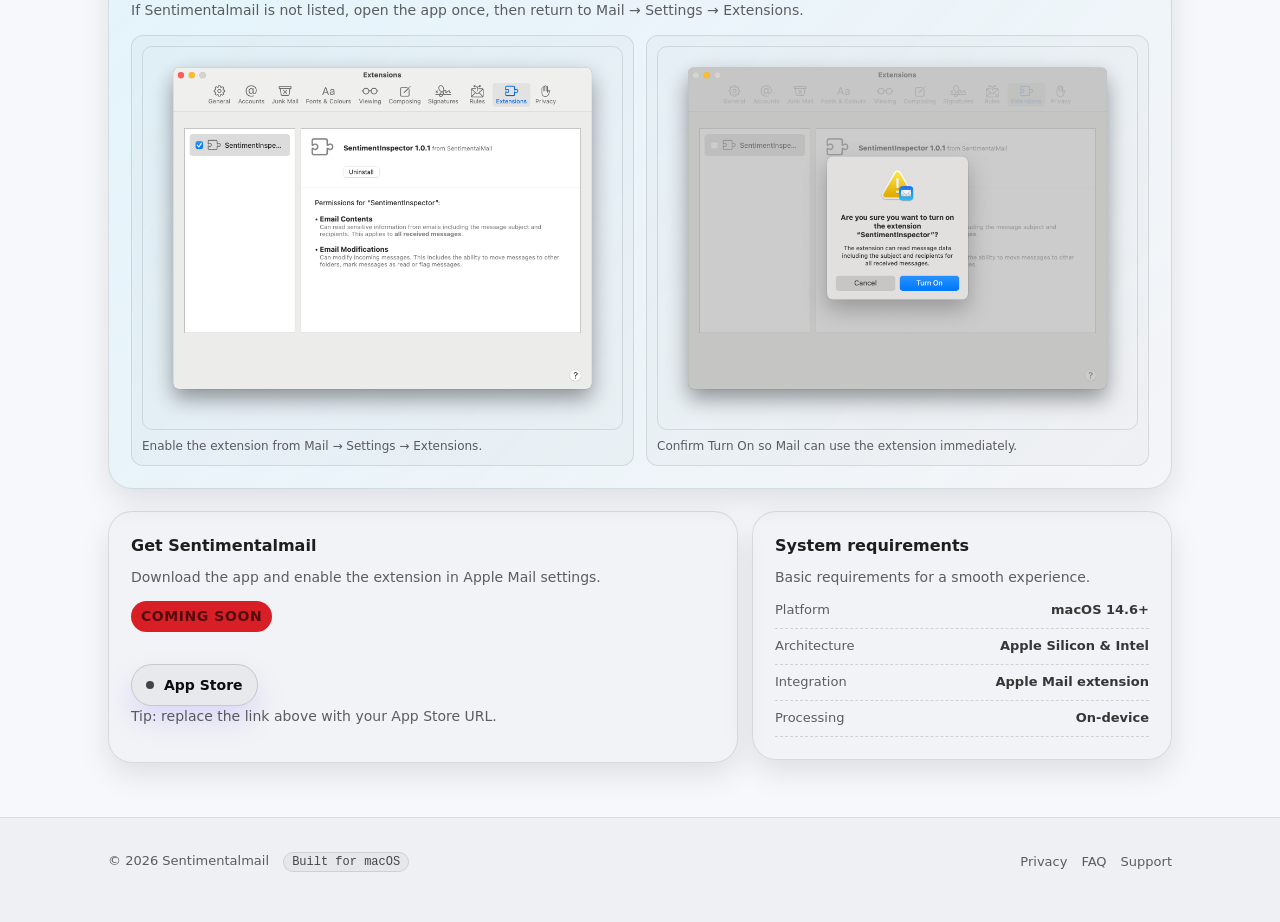
==== commit 4861e8a6: "Fixing Extension Setup Screenshots" ====
--- a/index.html
+++ b/index.html
@@ -221,23 +221,27 @@
           <div class="setup-gallery" aria-label="Setup screenshots">
             <figure class="setup-shot">
               <img
-                src="images/setup-extensions-2026.png"
+                src="images/setup-extension-enabled-dark-2026.png"
+                data-light-src="images/setup-extension-enabled-light-2026.png"
+                data-dark-src="images/setup-extension-enabled-dark-2026.png"
                 alt="Mail settings showing the extension enabled in the Extensions tab"
                 loading="lazy"
                 decoding="async"
-                width="1400"
-                height="921"
+                width="1768"
+                height="1410"
               />
               <figcaption>Enable the extension from Mail → Settings → Extensions.</figcaption>
             </figure>
             <figure class="setup-shot">
               <img
-                src="images/setup-turn-on-2026.png"
+                src="images/setup-turn-on-dark-2026.png"
+                data-light-src="images/setup-turn-on-light-2026.png"
+                data-dark-src="images/setup-turn-on-dark-2026.png"
                 alt="Mail confirmation dialog asking to turn on the extension"
                 loading="lazy"
                 decoding="async"
-                width="1400"
-                height="1050"
+                width="1768"
+                height="1410"
               />
               <figcaption>Confirm Turn On so Mail can use the extension immediately.</figcaption>
             </figure>
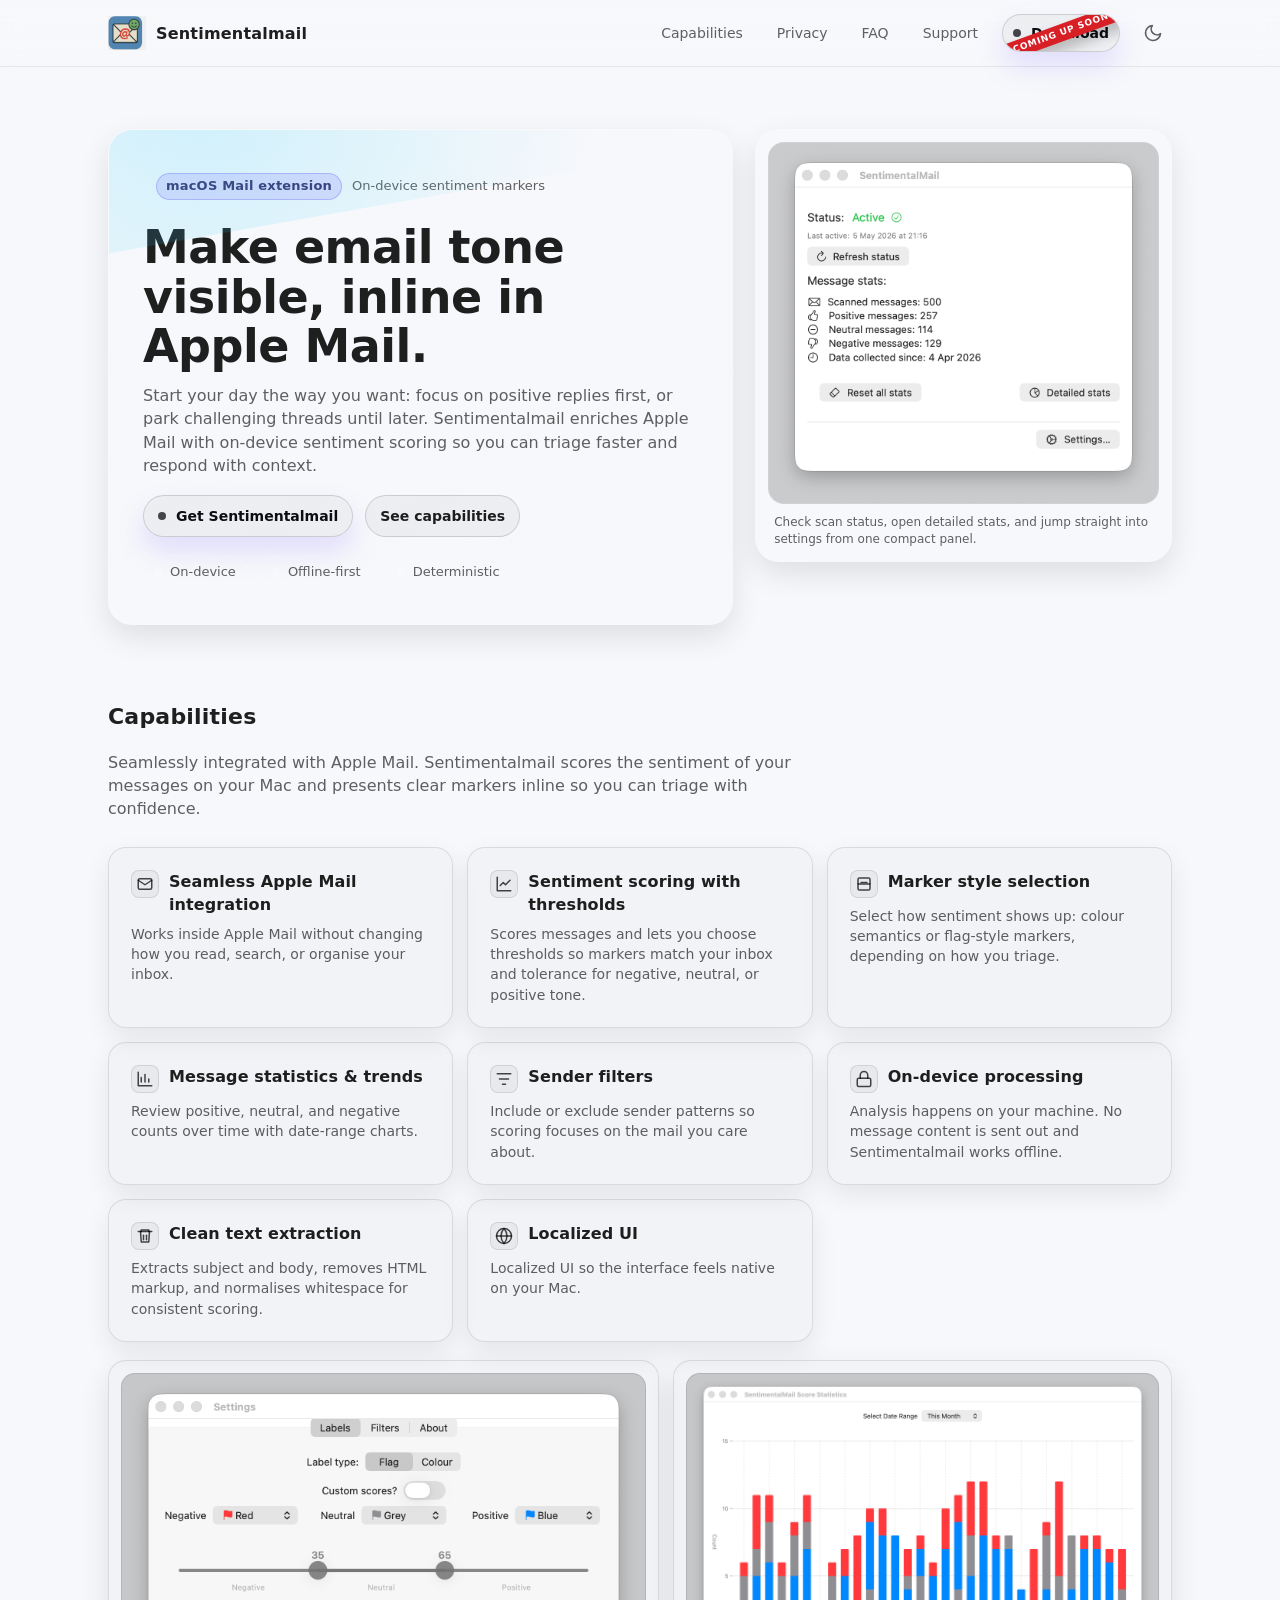
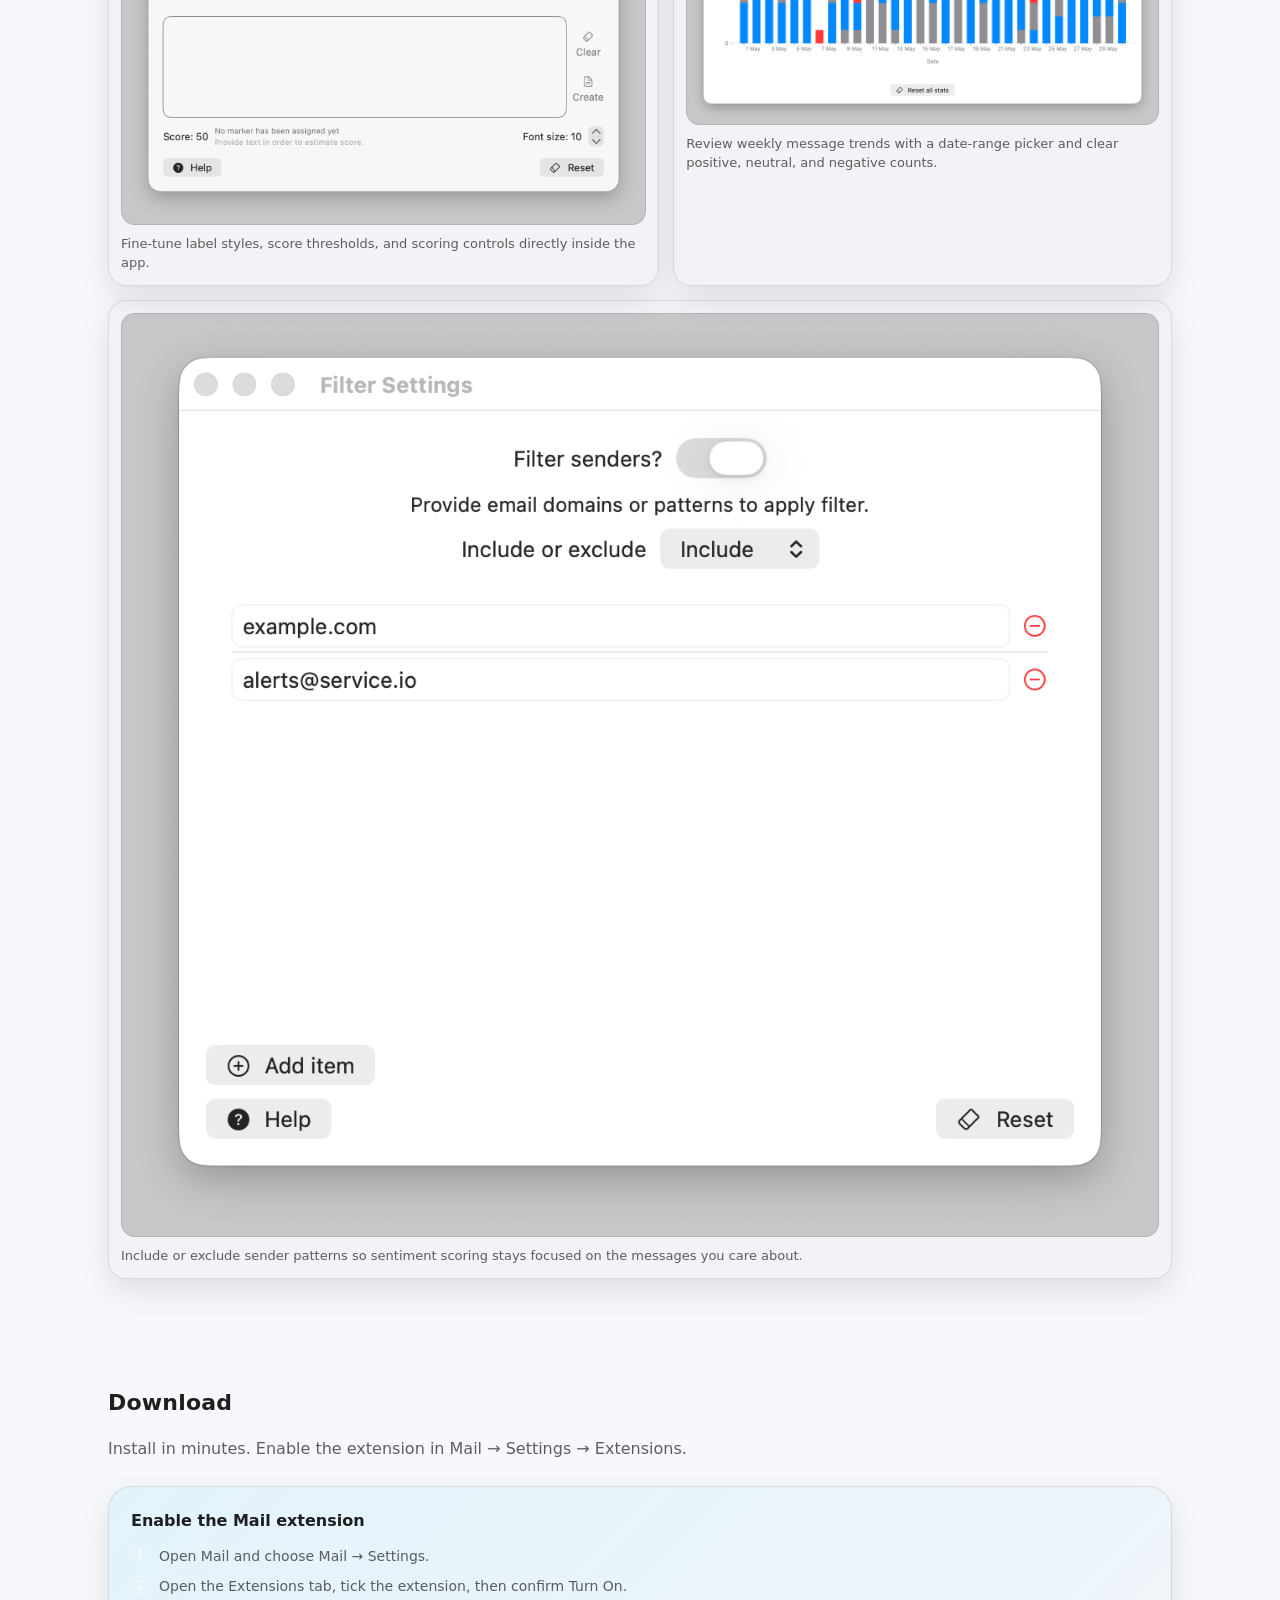
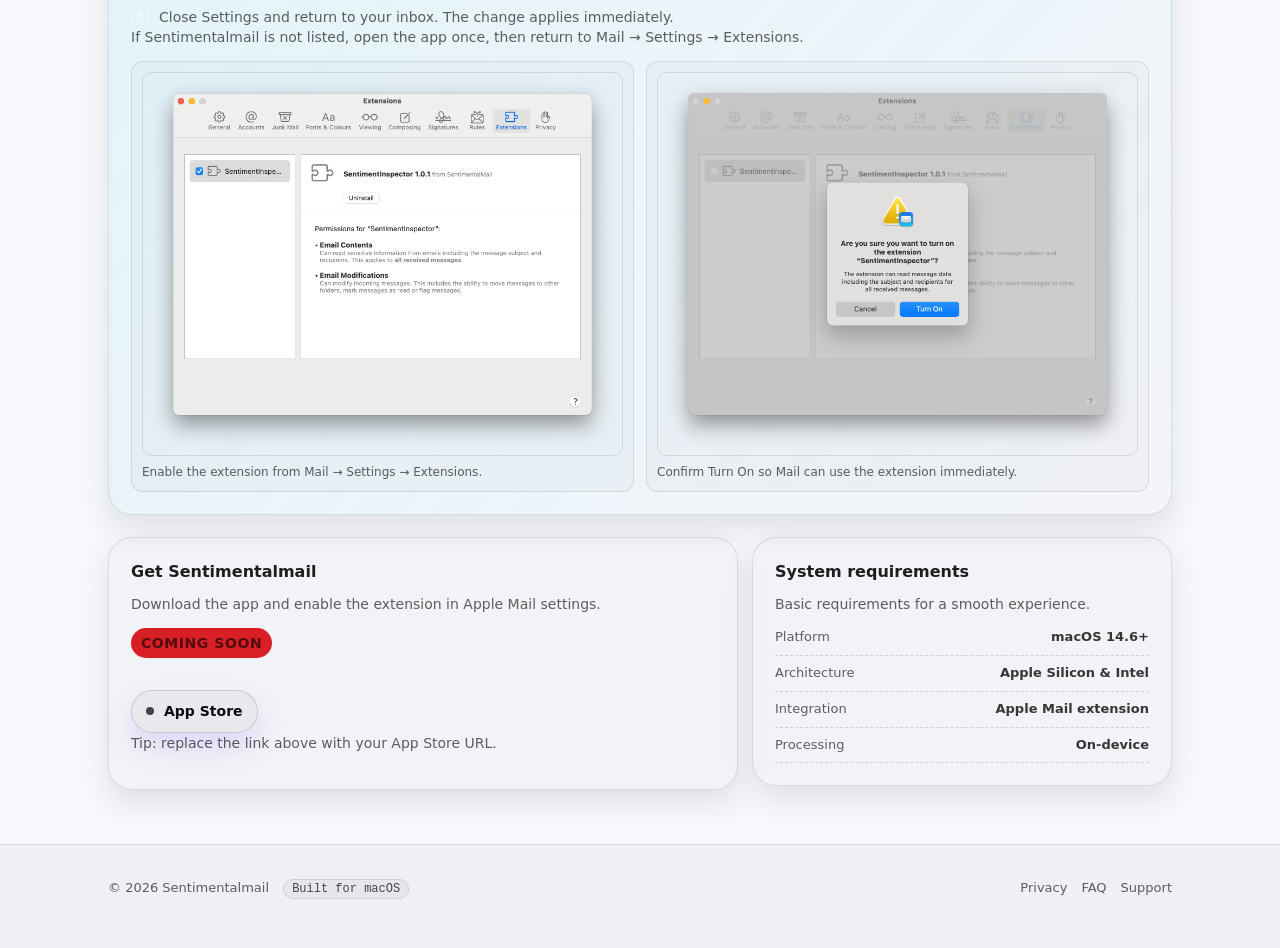
==== commit e2b5ee8c: "Update Website Screenshots Refresh the Sentimentalmail website with current light and dark app scree" ====
--- a/index.html
+++ b/index.html
@@ -103,8 +103,8 @@
                 src="images/hero-status-dark-2026.png"
                 data-light-src="images/hero-status-light-2026.png"
                 data-dark-src="images/hero-status-dark-2026.png"
-                width="1200"
-                height="752"
+                width="1016"
+                height="940"
                 alt="SentimentalMail status window on macOS showing current scan status, message counts, and quick actions"
                 loading="eager"
               />
@@ -168,36 +168,42 @@
         <div class="showcase-grid" aria-label="Updated app screenshots">
           <figure class="showcase-shot">
             <img
-              src="images/labels-settings-2026.png"
+              src="images/labels-settings-dark-2026.png"
+              data-light-src="images/labels-settings-light-2026.png"
+              data-dark-src="images/labels-settings-dark-2026.png"
               alt="SentimentalMail labels settings window with marker styles, score thresholds, and reset controls"
               loading="lazy"
               decoding="async"
-              width="1200"
-              height="1004"
+              width="1348"
+              height="1160"
             />
             <figcaption>Fine-tune label styles, score thresholds, and scoring controls directly inside the app.</figcaption>
           </figure>
 
           <figure class="showcase-shot">
             <img
-              src="images/stats-chart-2026.png"
+              src="images/stats-chart-dark-2026.png"
+              data-light-src="images/stats-chart-light-2026.png"
+              data-dark-src="images/stats-chart-dark-2026.png"
               alt="SentimentalMail stats window showing weekly positive, neutral, and negative message counts"
               loading="lazy"
               decoding="async"
-              width="1200"
-              height="800"
+              width="1936"
+              height="1440"
             />
             <figcaption>Review weekly message trends with a date-range picker and clear positive, neutral, and negative counts.</figcaption>
           </figure>
 
           <figure class="showcase-shot showcase-shot--wide">
             <img
-              src="images/filters-settings-2026.png"
+              src="images/filters-settings-dark-2026.png"
+              data-light-src="images/filters-settings-light-2026.png"
+              data-dark-src="images/filters-settings-dark-2026.png"
               alt="SentimentalMail filters window showing include mode and sender patterns for filtering messages"
               loading="lazy"
               decoding="async"
-              width="1100"
-              height="964"
+              width="1236"
+              height="1100"
             />
             <figcaption>Include or exclude sender patterns so sentiment scoring stays focused on the messages you care about.</figcaption>
           </figure>
@@ -221,9 +227,7 @@
           <div class="setup-gallery" aria-label="Setup screenshots">
             <figure class="setup-shot">
               <img
-                src="images/setup-extension-enabled-dark-2026.png"
-                data-light-src="images/setup-extension-enabled-light-2026.png"
-                data-dark-src="images/setup-extension-enabled-dark-2026.png"
+                src="images/setup-extension-enabled-light-2026.png"
                 alt="Mail settings showing the extension enabled in the Extensions tab"
                 loading="lazy"
                 decoding="async"
@@ -234,9 +238,7 @@
             </figure>
             <figure class="setup-shot">
               <img
-                src="images/setup-turn-on-dark-2026.png"
-                data-light-src="images/setup-turn-on-light-2026.png"
-                data-dark-src="images/setup-turn-on-dark-2026.png"
+                src="images/setup-turn-on-light-2026.png"
                 alt="Mail confirmation dialog asking to turn on the extension"
                 loading="lazy"
                 decoding="async"
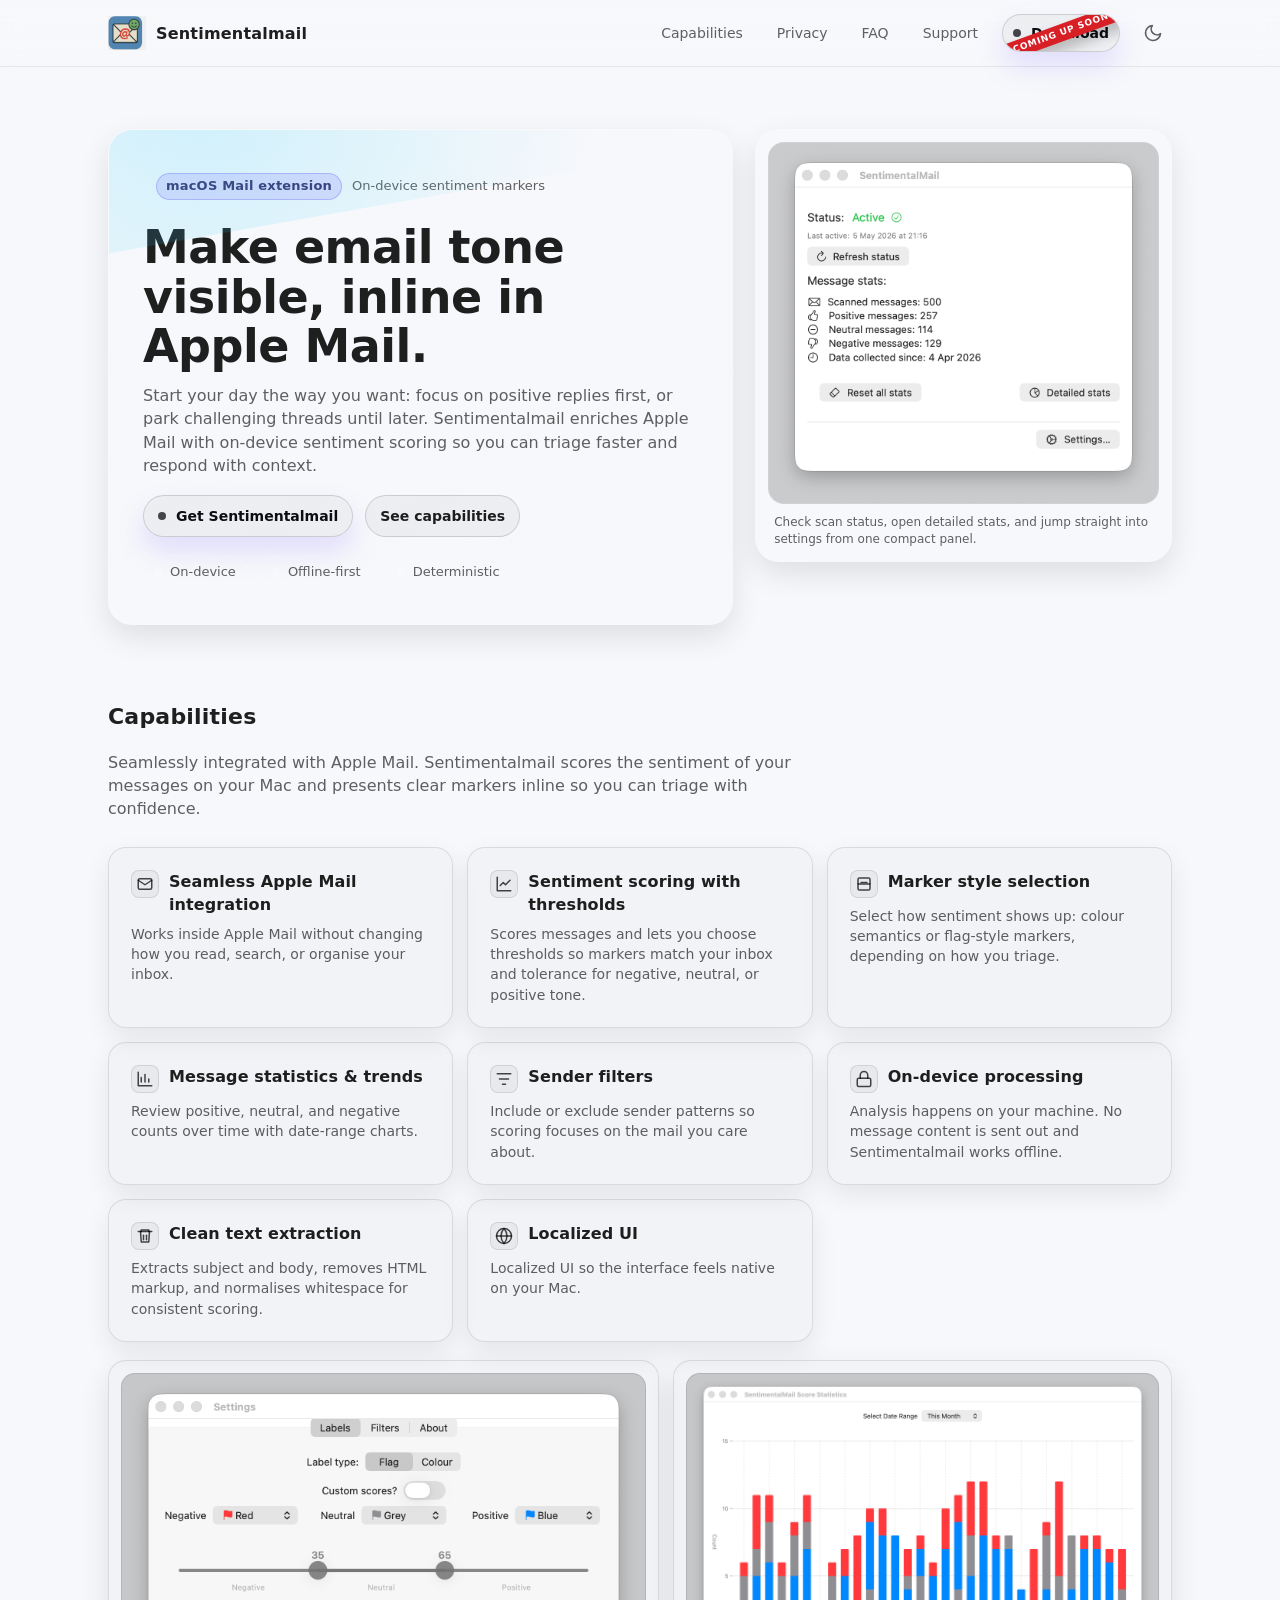
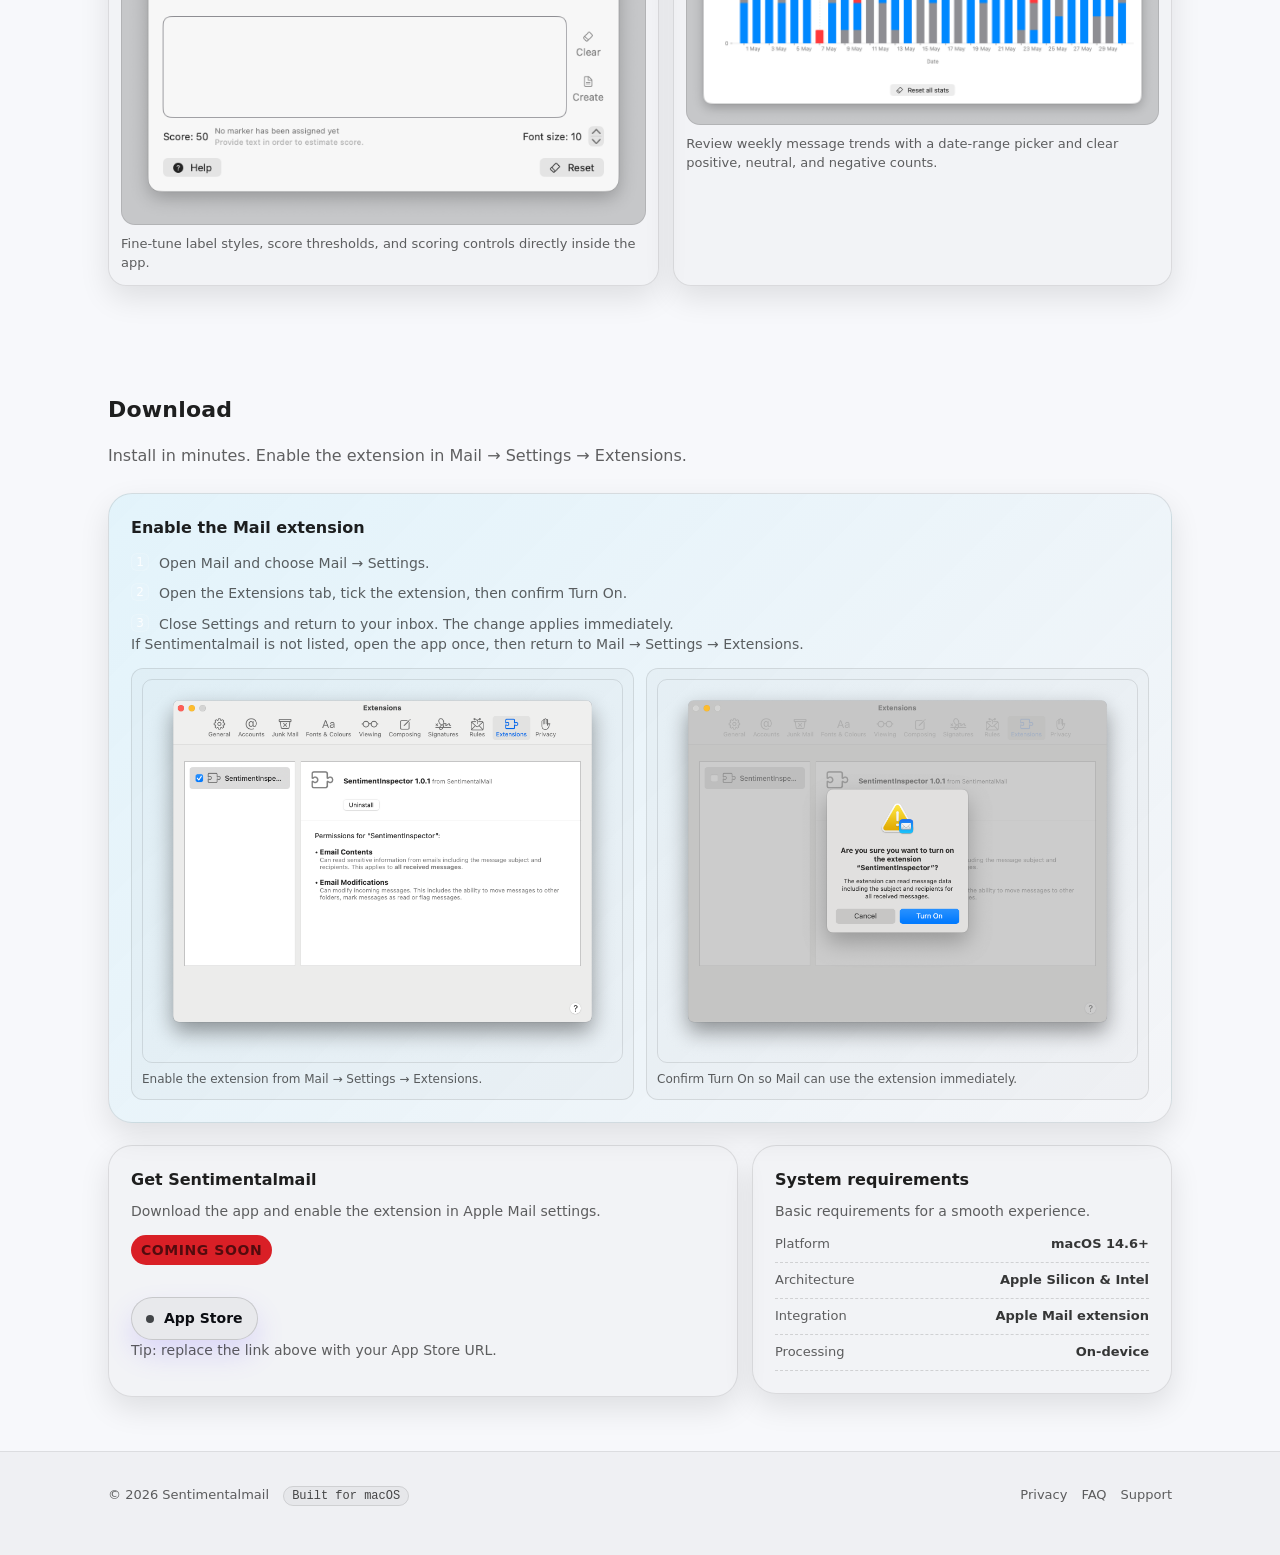
==== commit 848fd646: "Tone Down Filter Showcase Remove the wide filter settings screenshot from the main showcase so sende" ====
--- a/index.html
+++ b/index.html
@@ -192,20 +192,6 @@
               height="1440"
             />
             <figcaption>Review weekly message trends with a date-range picker and clear positive, neutral, and negative counts.</figcaption>
-          </figure>
-
-          <figure class="showcase-shot showcase-shot--wide">
-            <img
-              src="images/filters-settings-dark-2026.png"
-              data-light-src="images/filters-settings-light-2026.png"
-              data-dark-src="images/filters-settings-dark-2026.png"
-              alt="SentimentalMail filters window showing include mode and sender patterns for filtering messages"
-              loading="lazy"
-              decoding="async"
-              width="1236"
-              height="1100"
-            />
-            <figcaption>Include or exclude sender patterns so sentiment scoring stays focused on the messages you care about.</figcaption>
           </figure>
         </div>
       </div>
--- a/styles.css
+++ b/styles.css
@@ -585,13 +585,6 @@
   font-size: 13px;
   line-height: 1.45;
 }
-.showcase-shot--wide{
-  grid-column: 1 / -1;
-}
-.showcase-shot--wide img{
-  max-width: 1100px;
-  margin: 0 auto;
-}
 .list{
   margin: 14px 0 0 0;
   padding: 0;
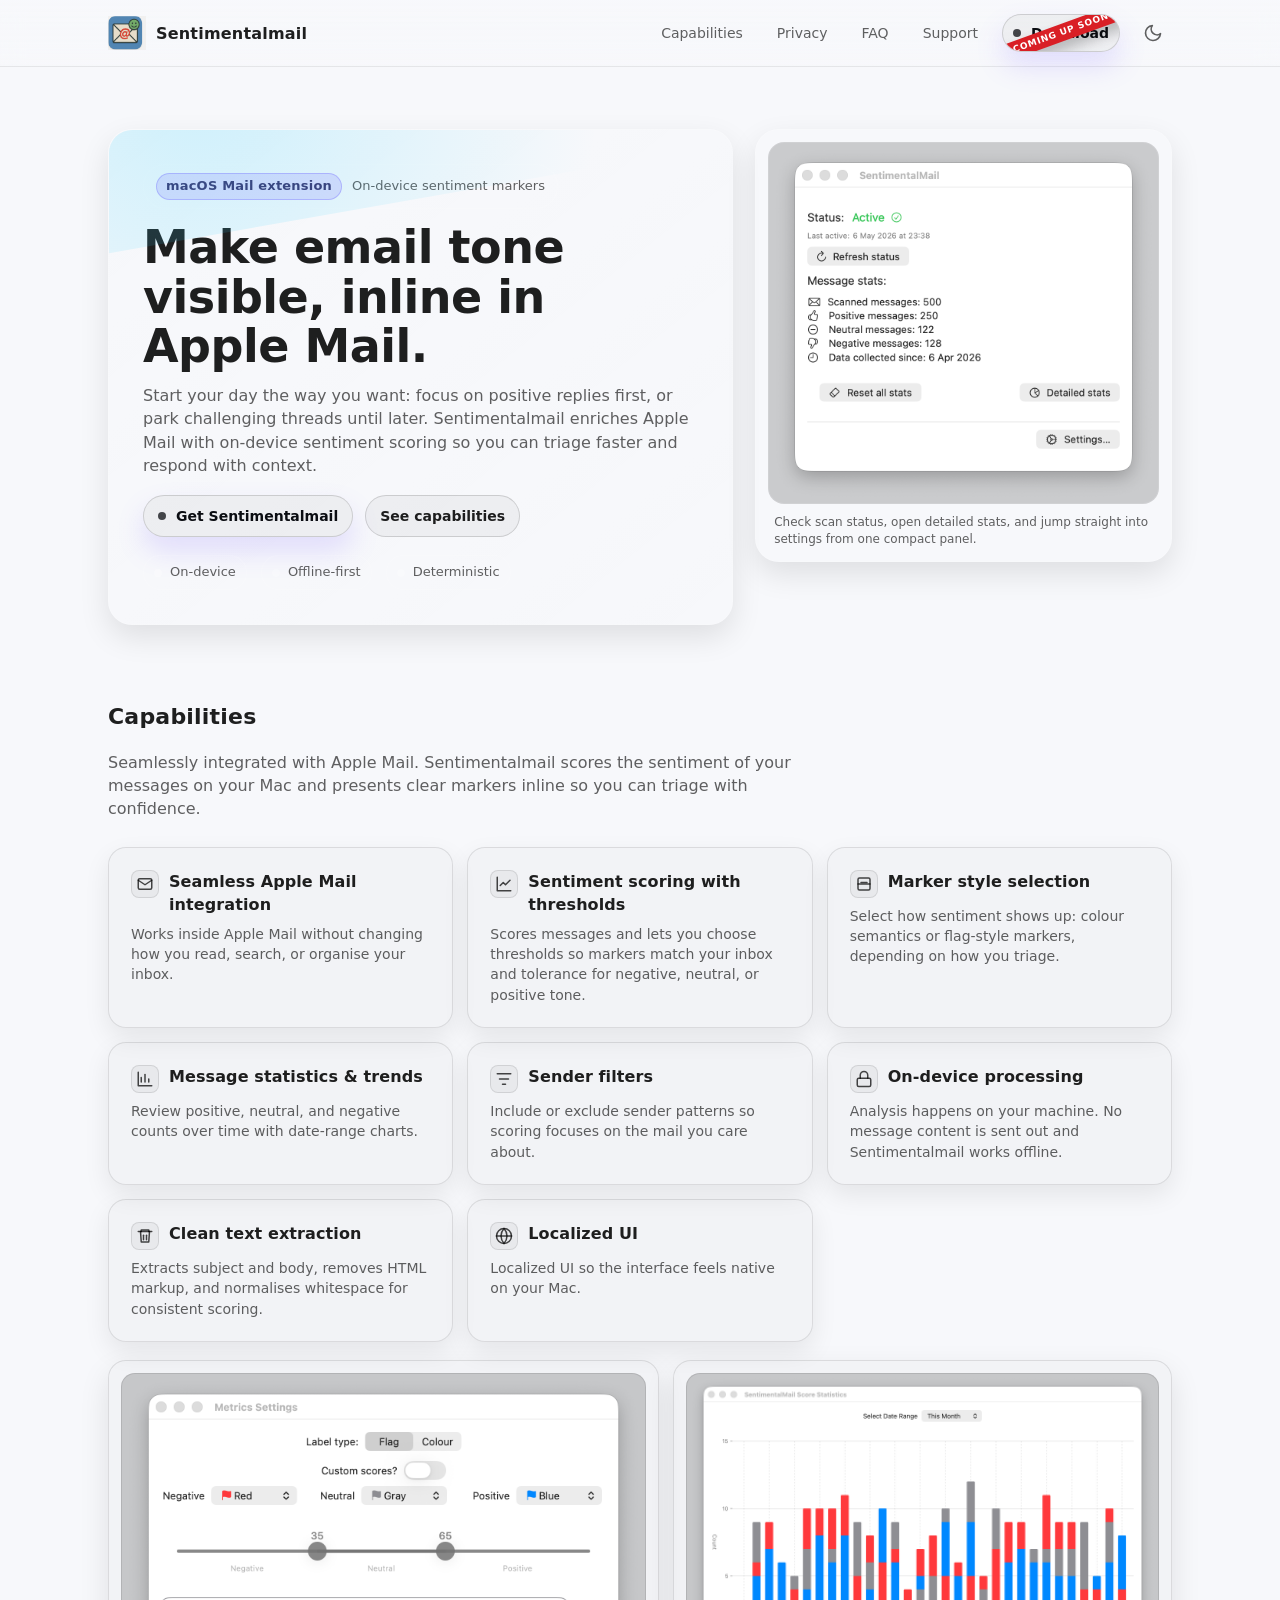
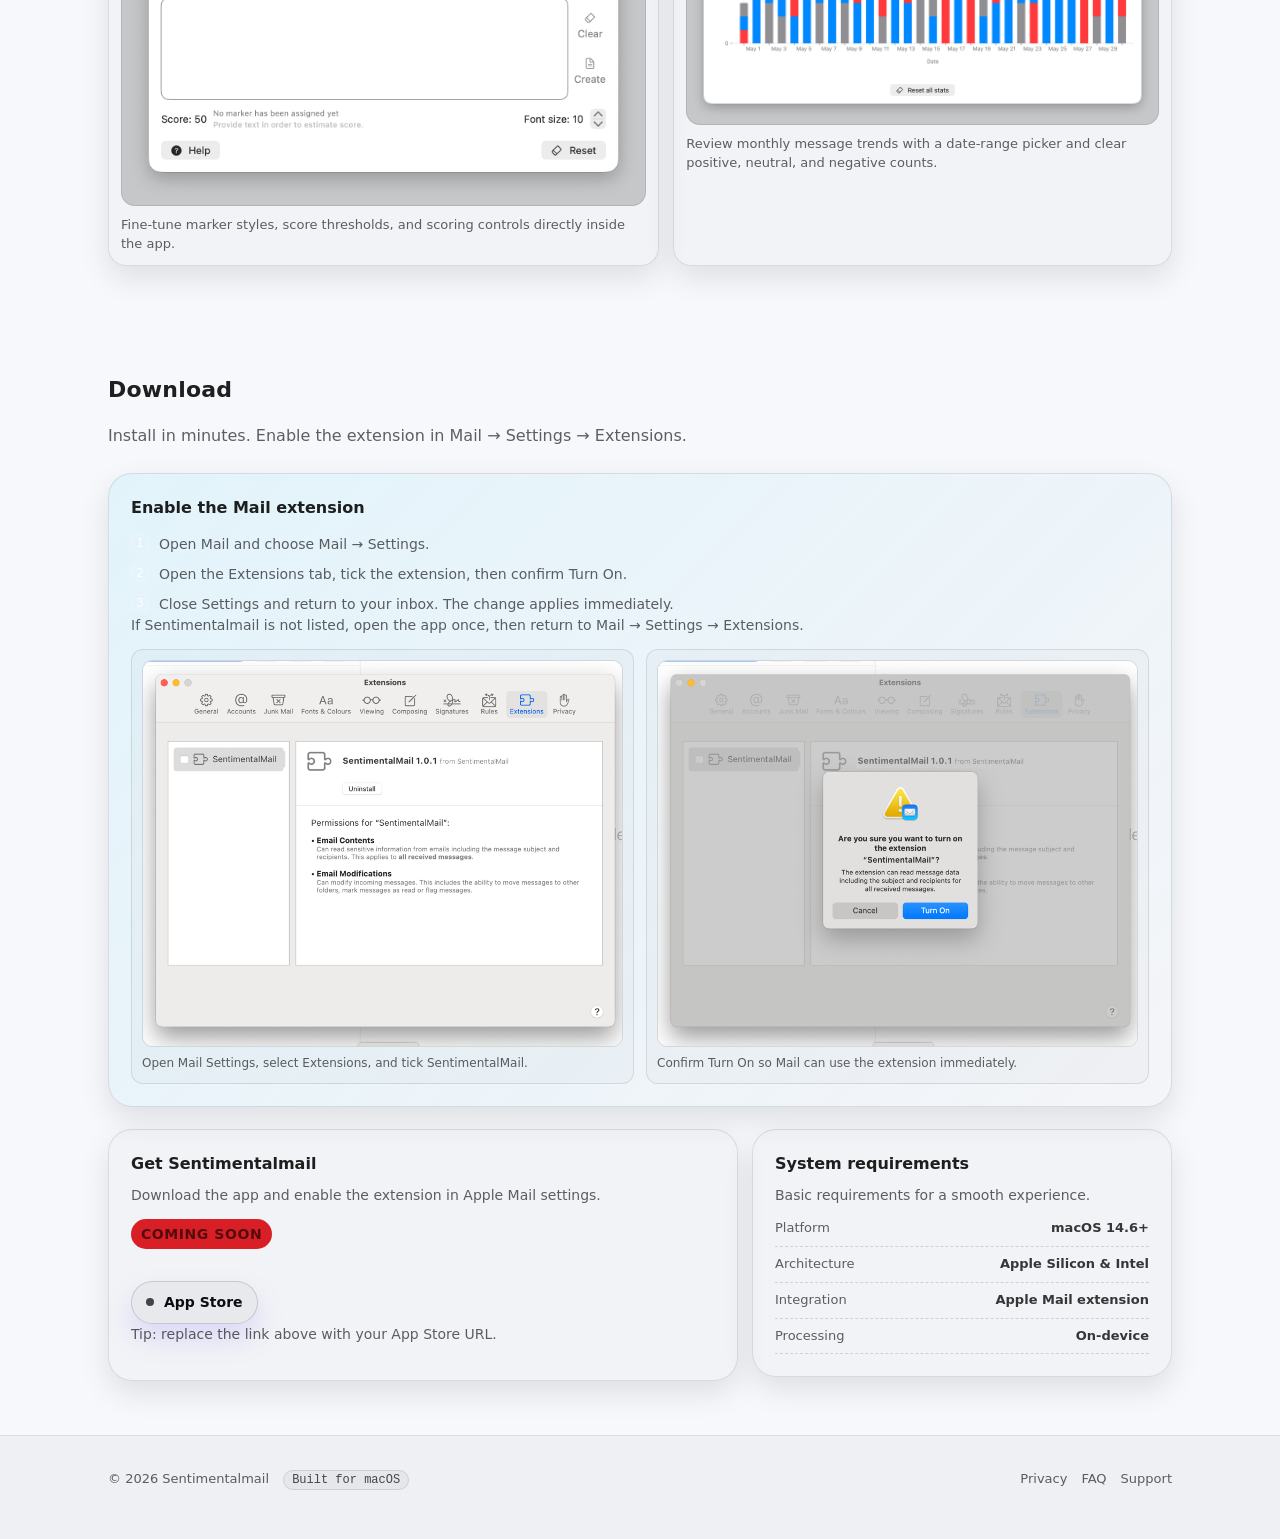
==== commit b996ce54: "Updating Website Screenshots" ====
--- a/index.html
+++ b/index.html
@@ -171,13 +171,13 @@
               src="images/labels-settings-dark-2026.png"
               data-light-src="images/labels-settings-light-2026.png"
               data-dark-src="images/labels-settings-dark-2026.png"
-              alt="SentimentalMail labels settings window with marker styles, score thresholds, and reset controls"
+              alt="SentimentalMail metrics settings window with marker styles, score thresholds, and reset controls"
               loading="lazy"
               decoding="async"
-              width="1348"
-              height="1160"
+              width="1336"
+              height="1100"
             />
-            <figcaption>Fine-tune label styles, score thresholds, and scoring controls directly inside the app.</figcaption>
+            <figcaption>Fine-tune marker styles, score thresholds, and scoring controls directly inside the app.</figcaption>
           </figure>
 
           <figure class="showcase-shot">
@@ -185,13 +185,13 @@
               src="images/stats-chart-dark-2026.png"
               data-light-src="images/stats-chart-light-2026.png"
               data-dark-src="images/stats-chart-dark-2026.png"
-              alt="SentimentalMail stats window showing weekly positive, neutral, and negative message counts"
+              alt="SentimentalMail stats window showing monthly positive, neutral, and negative message counts"
               loading="lazy"
               decoding="async"
               width="1936"
               height="1440"
             />
-            <figcaption>Review weekly message trends with a date-range picker and clear positive, neutral, and negative counts.</figcaption>
+            <figcaption>Review monthly message trends with a date-range picker and clear positive, neutral, and negative counts.</figcaption>
           </figure>
         </div>
       </div>
@@ -214,22 +214,22 @@
             <figure class="setup-shot">
               <img
                 src="images/setup-extension-enabled-light-2026.png"
-                alt="Mail settings showing the extension enabled in the Extensions tab"
+                alt="Apple Mail Extensions settings showing SentimentalMail selected and its permissions"
                 loading="lazy"
                 decoding="async"
-                width="1768"
-                height="1410"
+                width="895"
+                height="720"
               />
-              <figcaption>Enable the extension from Mail → Settings → Extensions.</figcaption>
+              <figcaption>Open Mail Settings, select Extensions, and tick SentimentalMail.</figcaption>
             </figure>
             <figure class="setup-shot">
               <img
                 src="images/setup-turn-on-light-2026.png"
-                alt="Mail confirmation dialog asking to turn on the extension"
+                alt="Apple Mail confirmation dialog asking to turn on the SentimentalMail extension"
                 loading="lazy"
                 decoding="async"
-                width="1768"
-                height="1410"
+                width="895"
+                height="720"
               />
               <figcaption>Confirm Turn On so Mail can use the extension immediately.</figcaption>
             </figure>
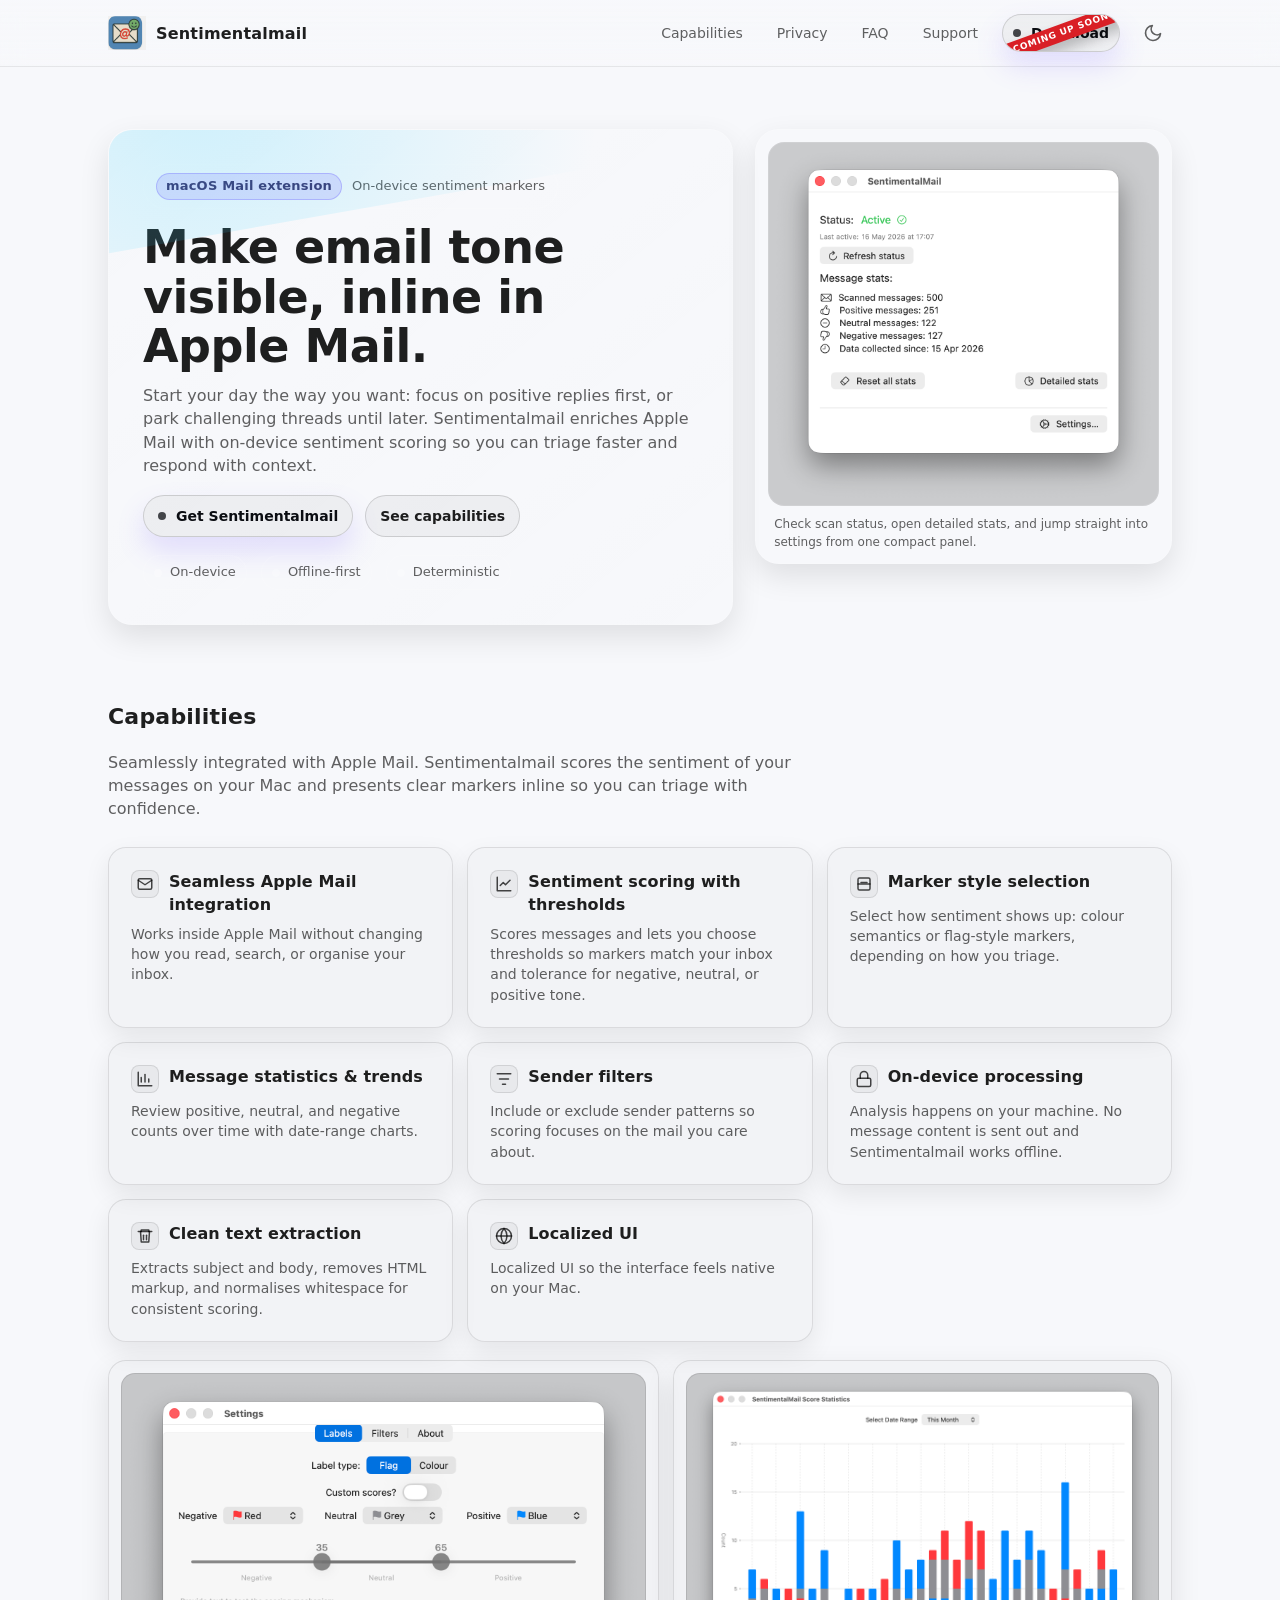
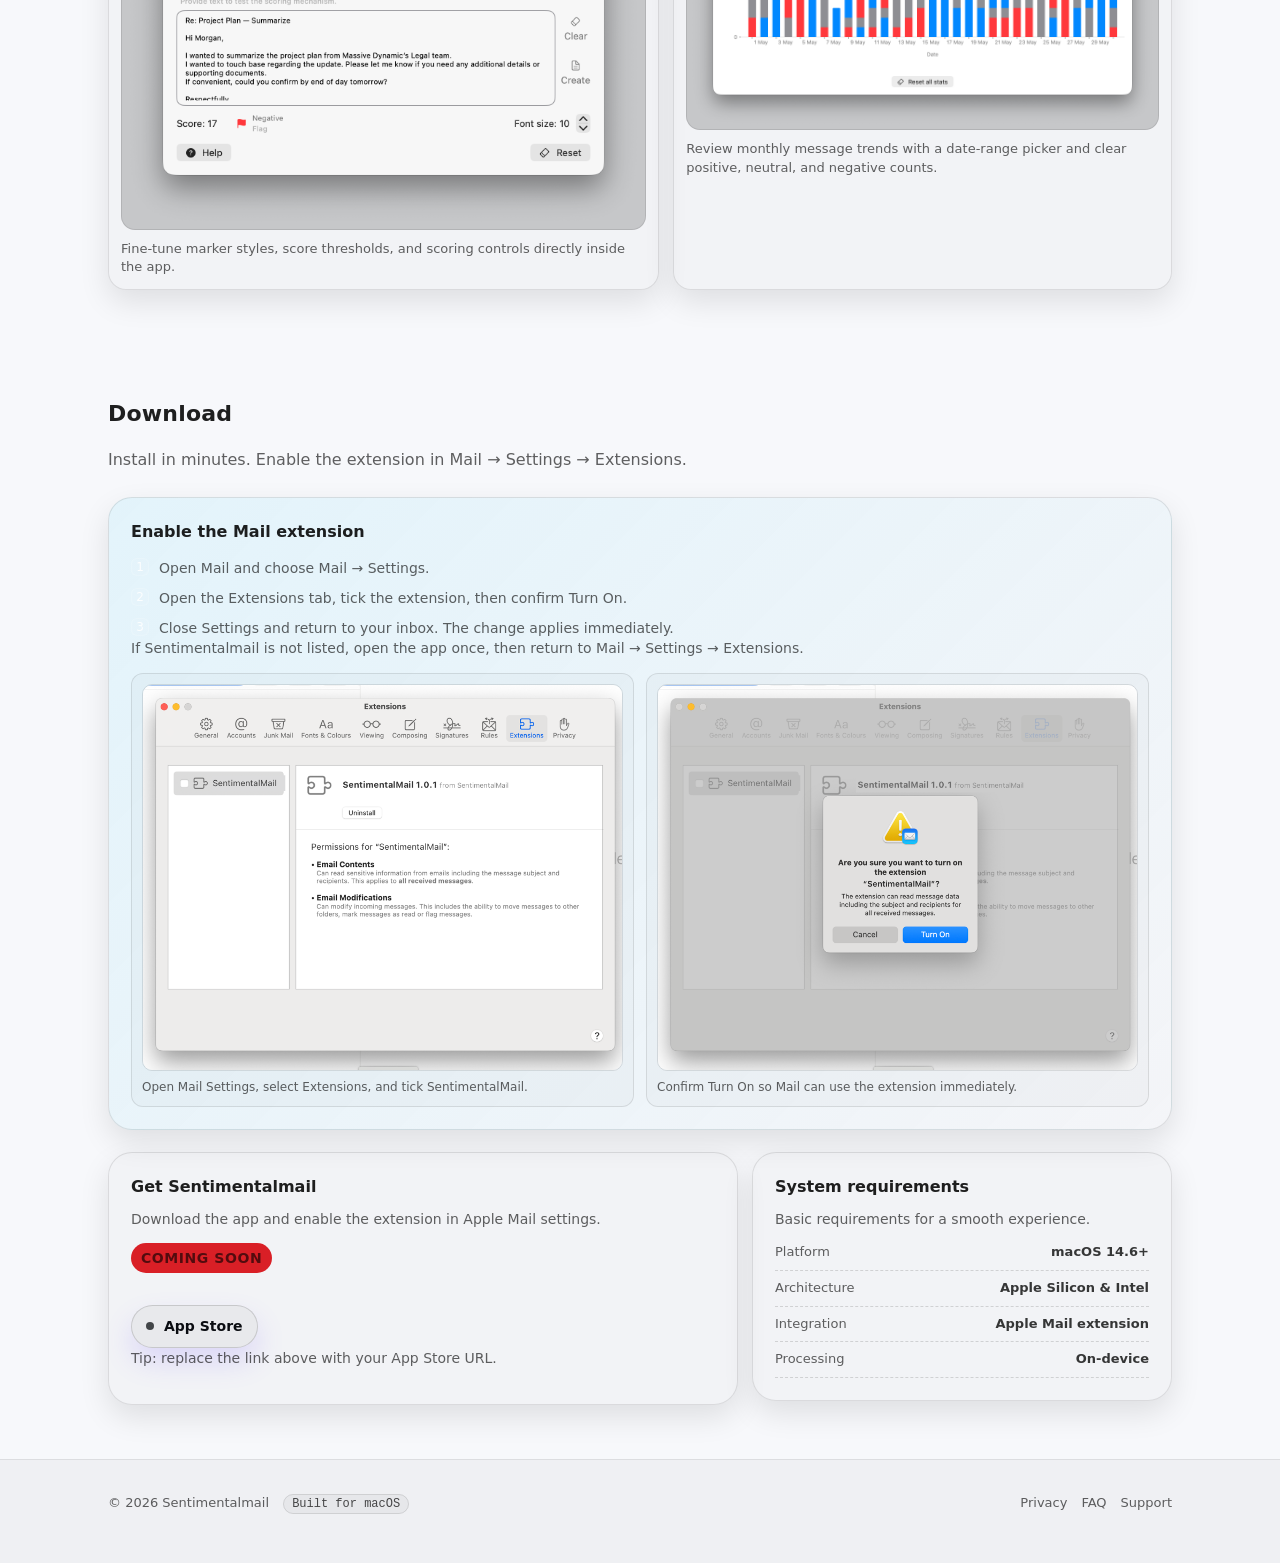
==== commit e6be1020: "Updated Screenshots Minor screenshot update following app refresh  Signed-off-by: Konrad Zdeb <konra" ====
--- a/index.html
+++ b/index.html
@@ -103,8 +103,8 @@
                 src="images/hero-status-dark-2026.png"
                 data-light-src="images/hero-status-light-2026.png"
                 data-dark-src="images/hero-status-dark-2026.png"
-                width="1016"
-                height="940"
+                width="1104"
+                height="1028"
                 alt="SentimentalMail status window on macOS showing current scan status, message counts, and quick actions"
                 loading="eager"
               />
@@ -171,11 +171,11 @@
               src="images/labels-settings-dark-2026.png"
               data-light-src="images/labels-settings-light-2026.png"
               data-dark-src="images/labels-settings-dark-2026.png"
-              alt="SentimentalMail metrics settings window with marker styles, score thresholds, and reset controls"
+              alt="SentimentalMail settings window with marker styles, score thresholds, and reset controls"
               loading="lazy"
               decoding="async"
-              width="1336"
-              height="1100"
+              width="1436"
+              height="1248"
             />
             <figcaption>Fine-tune marker styles, score thresholds, and scoring controls directly inside the app.</figcaption>
           </figure>
@@ -188,8 +188,8 @@
               alt="SentimentalMail stats window showing monthly positive, neutral, and negative message counts"
               loading="lazy"
               decoding="async"
-              width="1936"
-              height="1440"
+              width="2024"
+              height="1528"
             />
             <figcaption>Review monthly message trends with a date-range picker and clear positive, neutral, and negative counts.</figcaption>
           </figure>
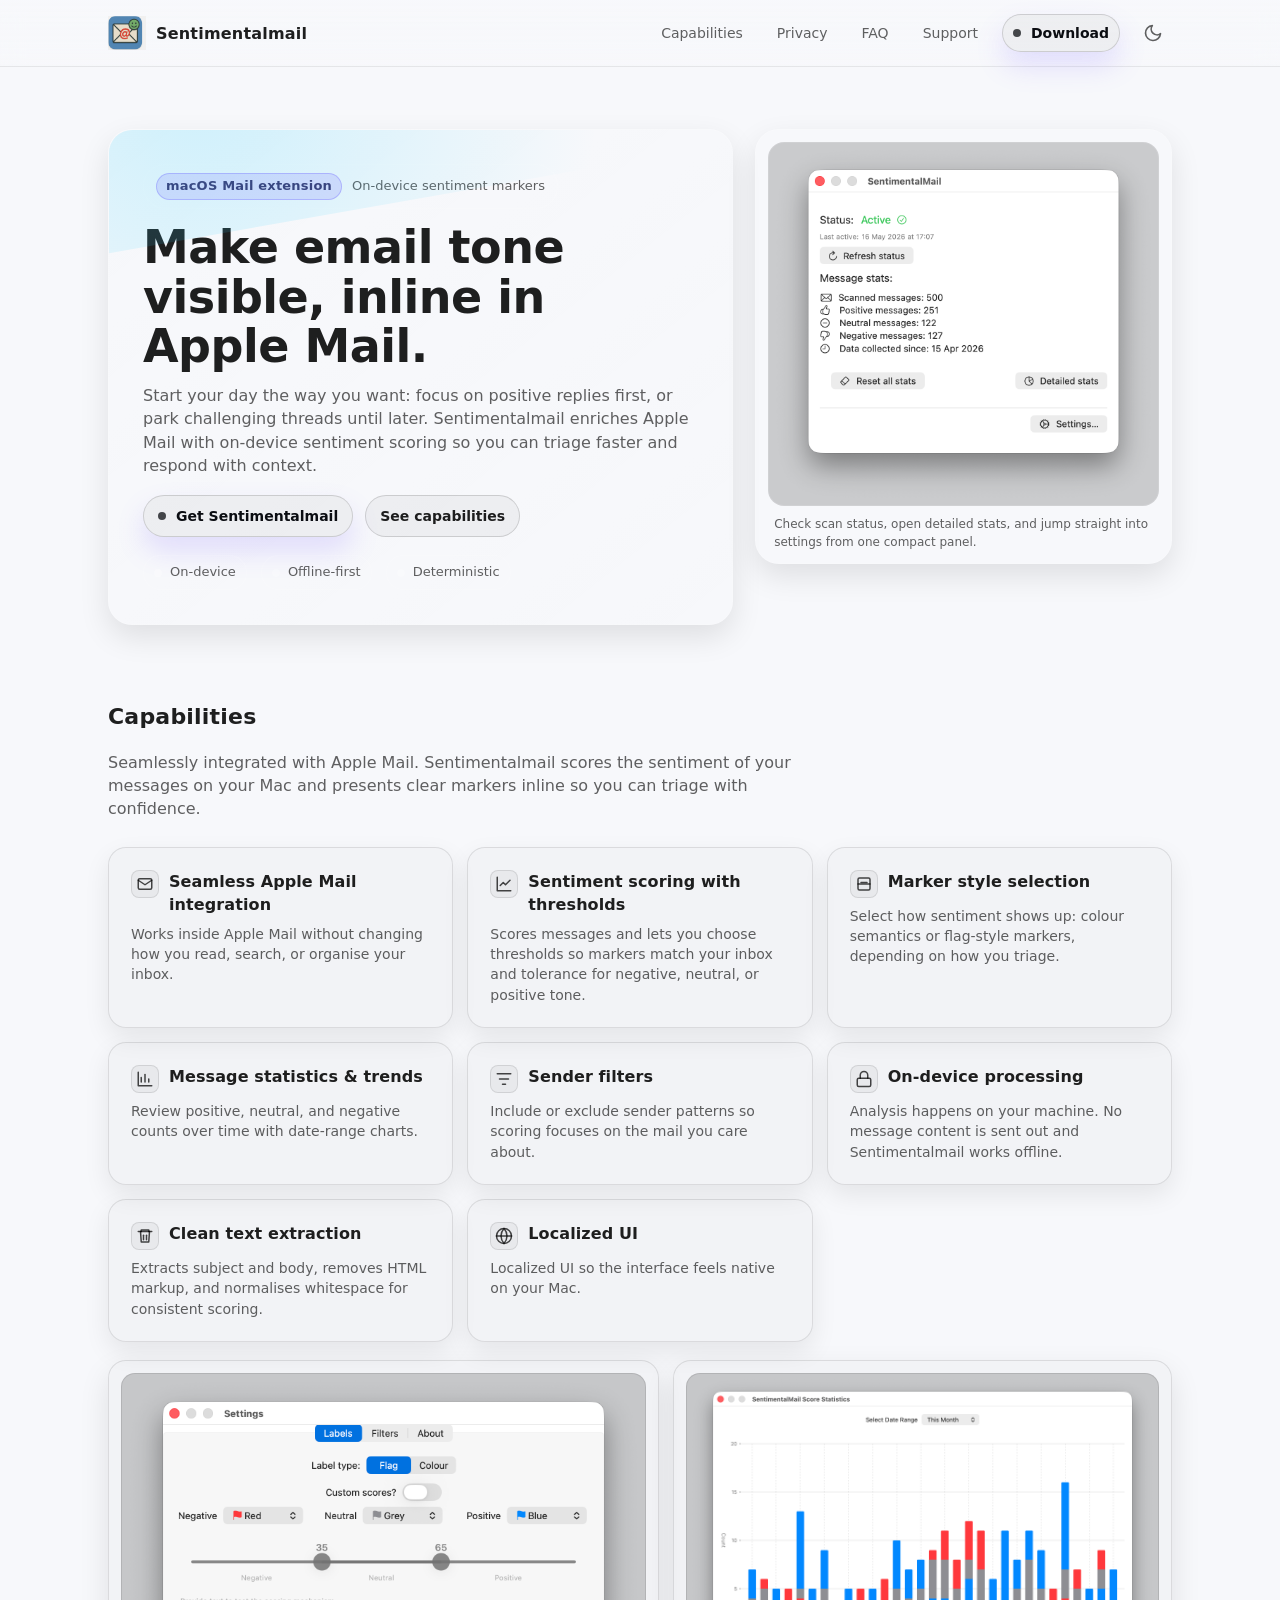
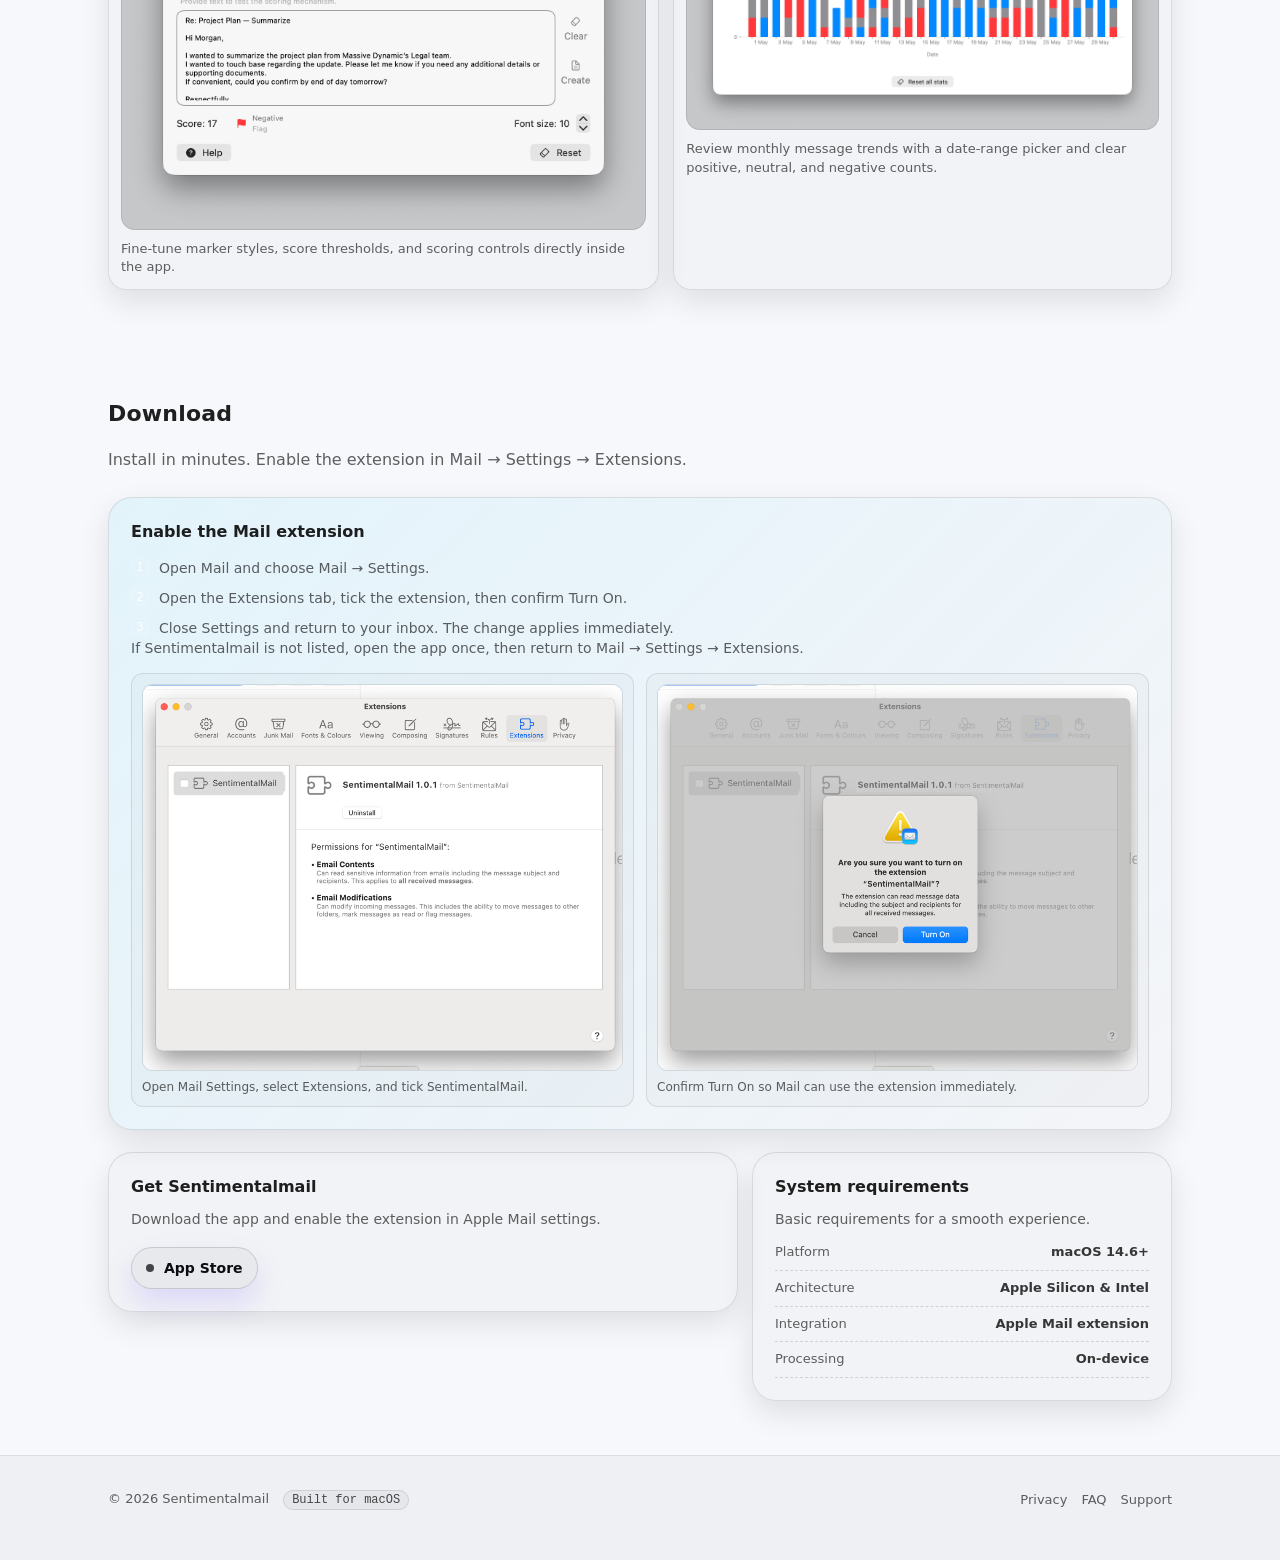
==== commit 29794bdf: "Link download buttons to App Store" ====
--- a/index.html
+++ b/index.html
@@ -38,8 +38,7 @@
           <a href="privacy.html">Privacy</a>
           <a href="faq.html">FAQ</a>
           <a href="support.html">Support</a>
-          <a href="#download" class="btn btn--primary btn--with-banner">
-            <span class="btn__banner" aria-hidden="true">Coming up soon</span>
+          <a href="https://itunes.apple.com/WebObjects/MZStore.woa/wa/viewSoftware?id=6760319882" class="btn btn--primary" target="_blank" rel="noopener">
             <span class="btn__dot" aria-hidden="true"></span>
             Download
           </a>
@@ -82,7 +81,7 @@
             </p>
 
             <div class="hero-cta">
-              <a class="btn btn--primary" href="#download">
+              <a class="btn btn--primary" href="https://itunes.apple.com/WebObjects/MZStore.woa/wa/viewSoftware?id=6760319882" target="_blank" rel="noopener">
                 <span class="btn__dot" aria-hidden="true"></span>
                 Get Sentimentalmail
               </a>
@@ -240,14 +239,12 @@
           <div class="download-card">
             <h3>Get Sentimentalmail</h3>
             <p>Download the app and enable the extension in Apple Mail settings.</p>
-            <p class="download-banner" role="status">Coming soon</p>
             <div class="hero-cta">
-              <a class="btn btn--primary" href="#" aria-label="Download from the App Store">
+              <a class="btn btn--primary" href="https://itunes.apple.com/WebObjects/MZStore.woa/wa/viewSoftware?id=6760319882" target="_blank" rel="noopener" aria-label="Download Sentimentalmail from the App Store">
                 <span class="btn__dot" aria-hidden="true"></span>
                 App Store
               </a>
             </div>
-            <p class="tip muted">Tip: replace the link above with your App Store URL.</p>
           </div>
 
           <div class="download-card">
